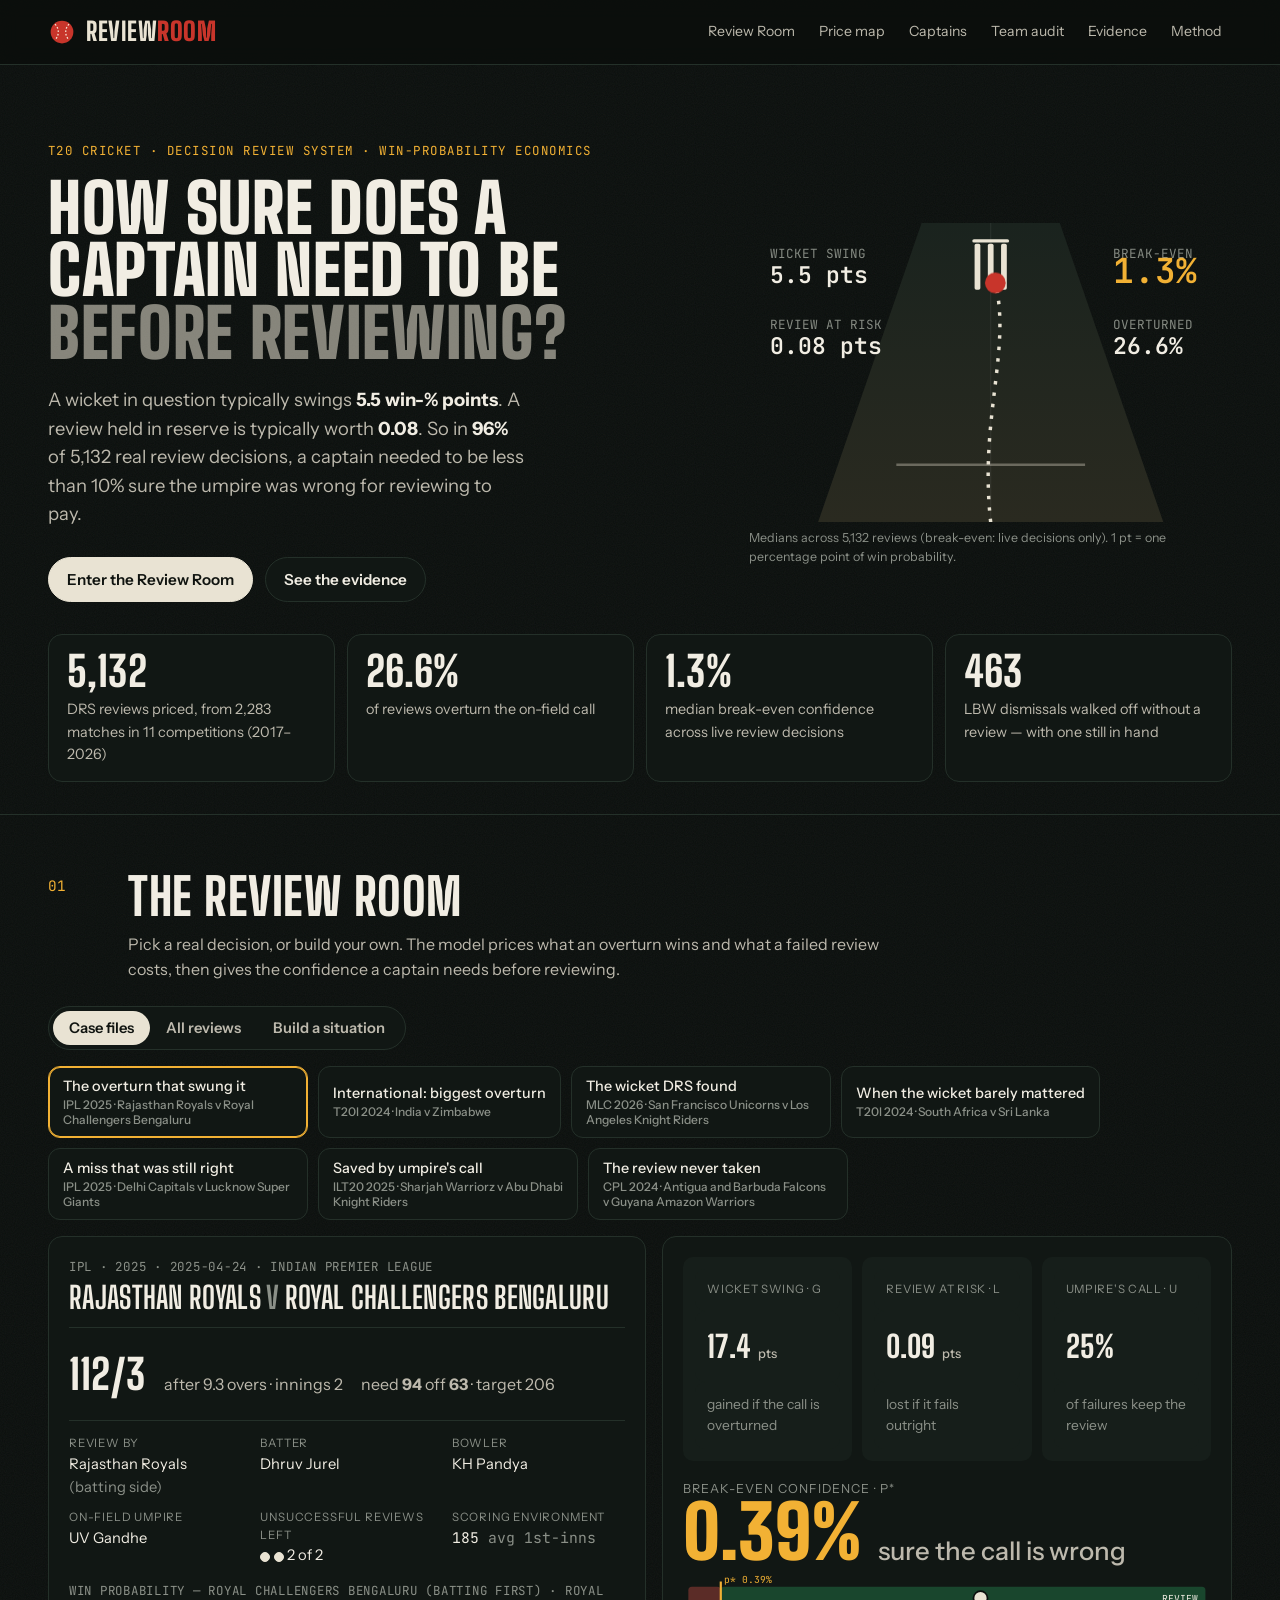
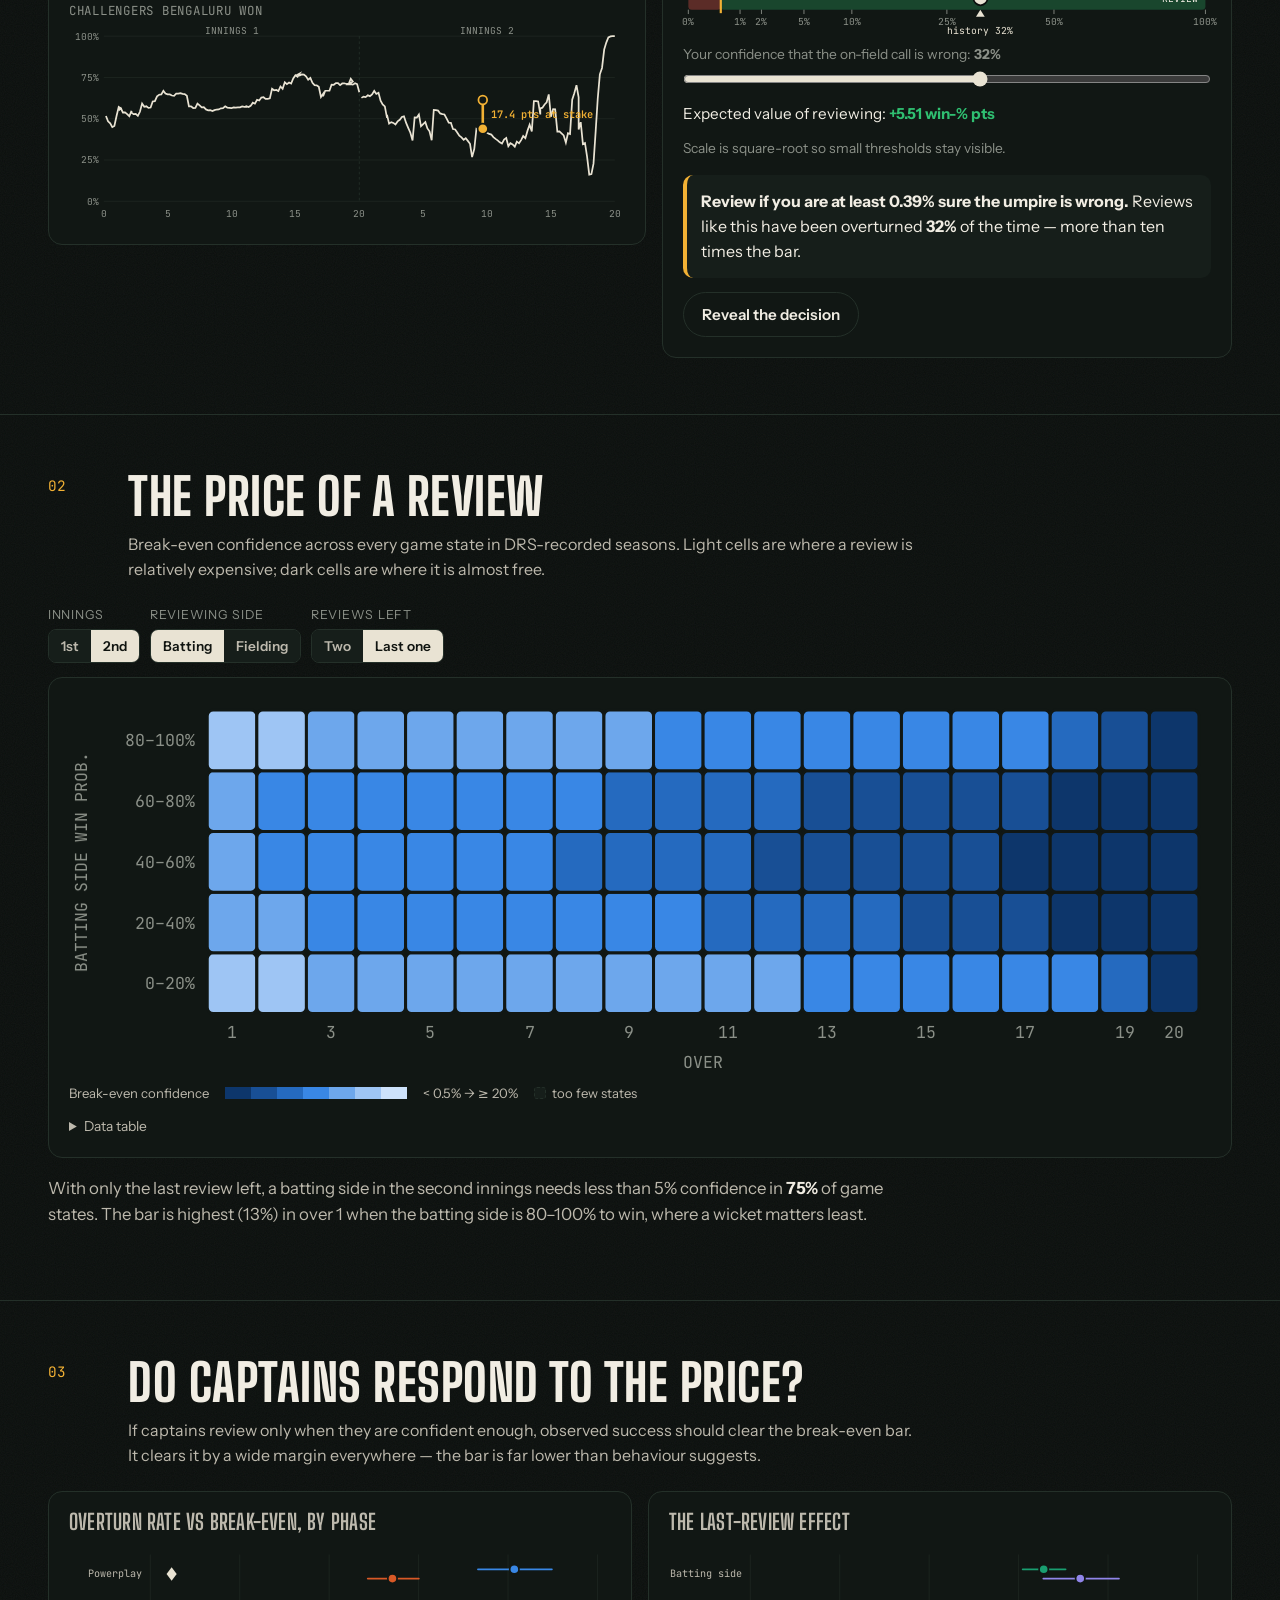
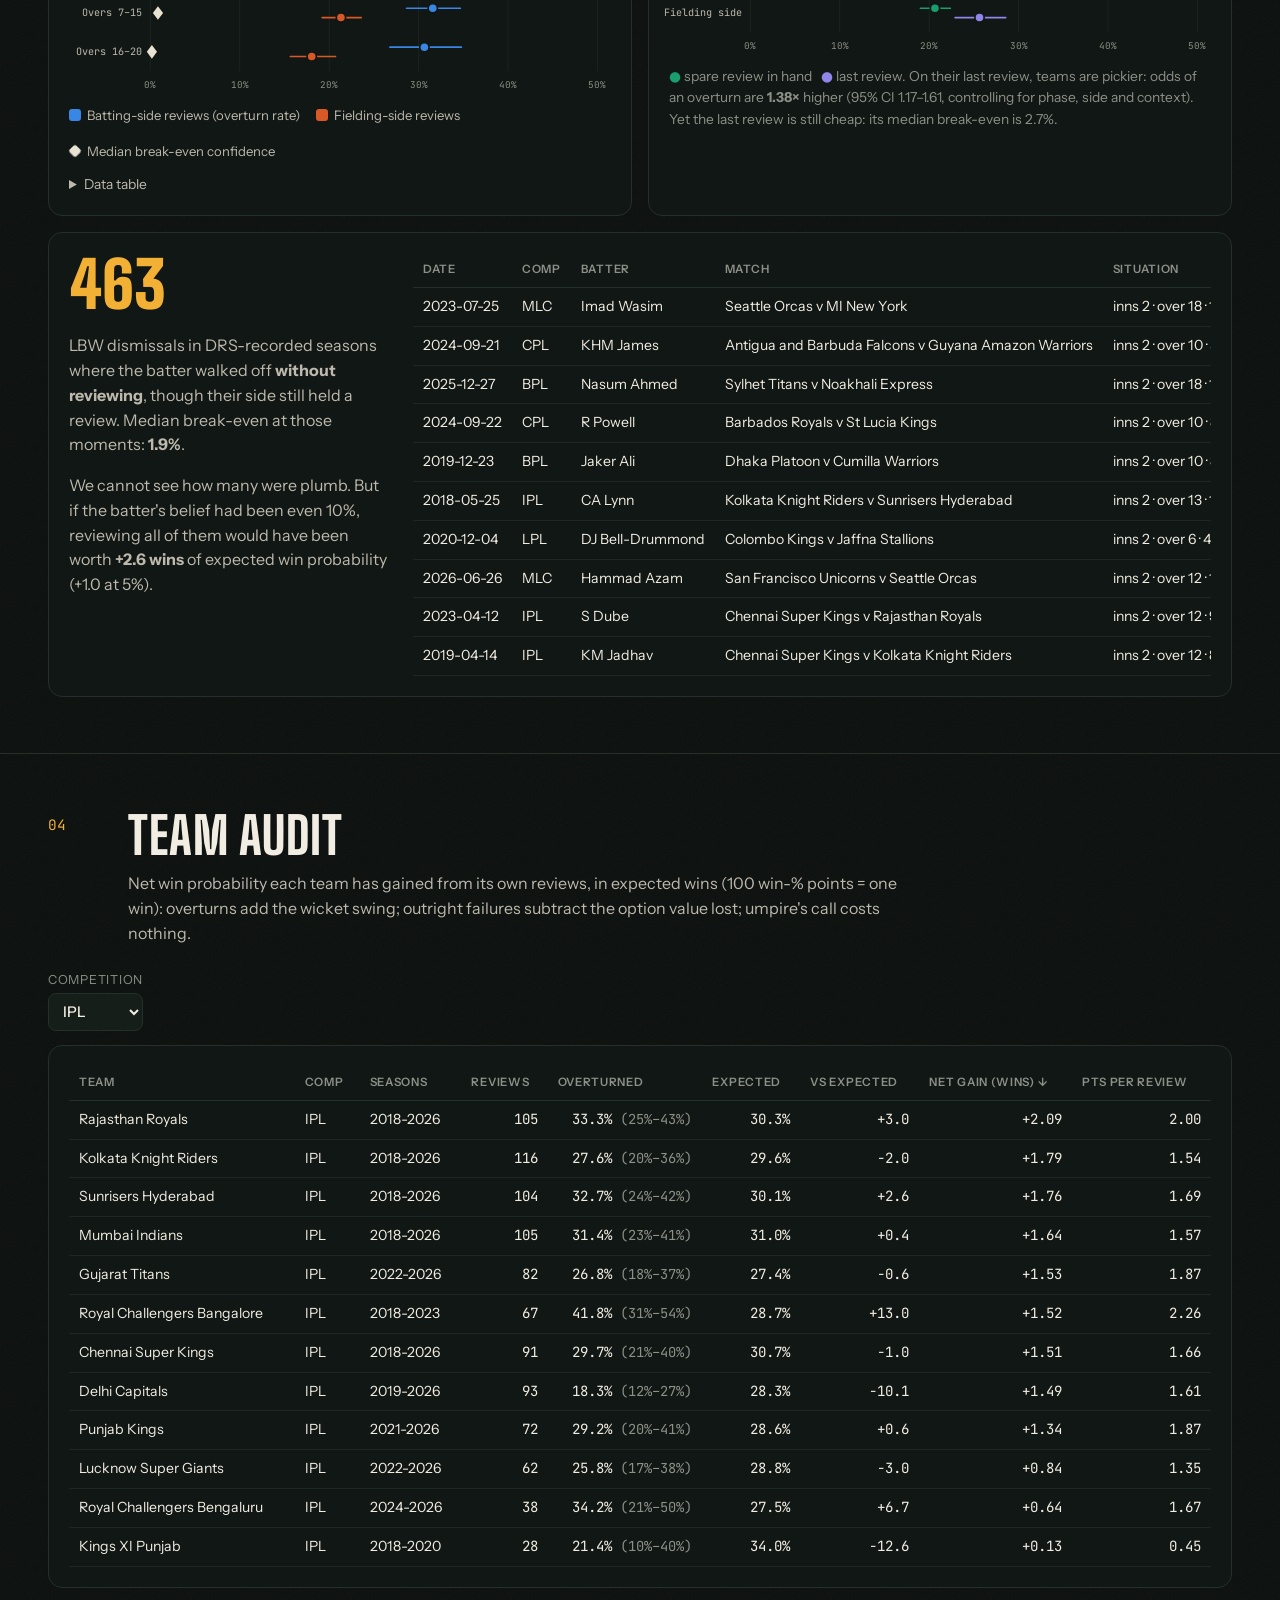
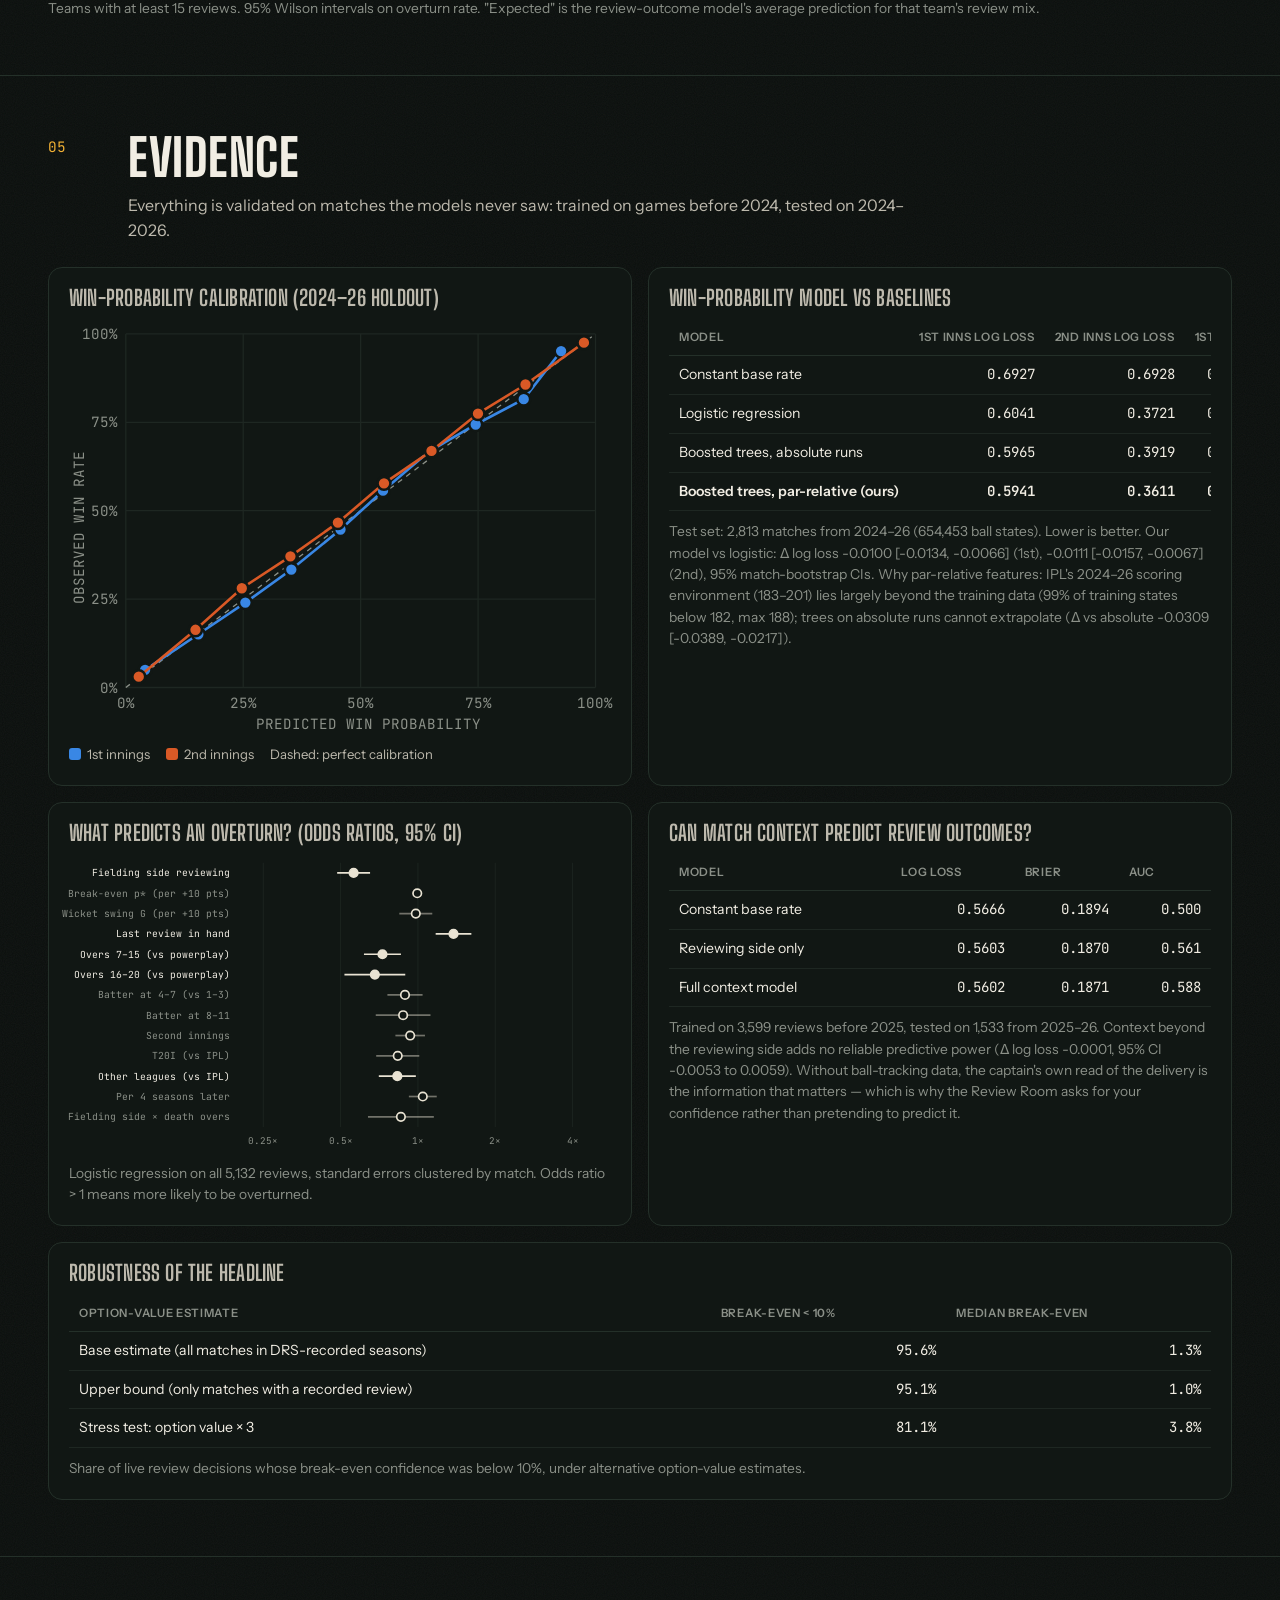
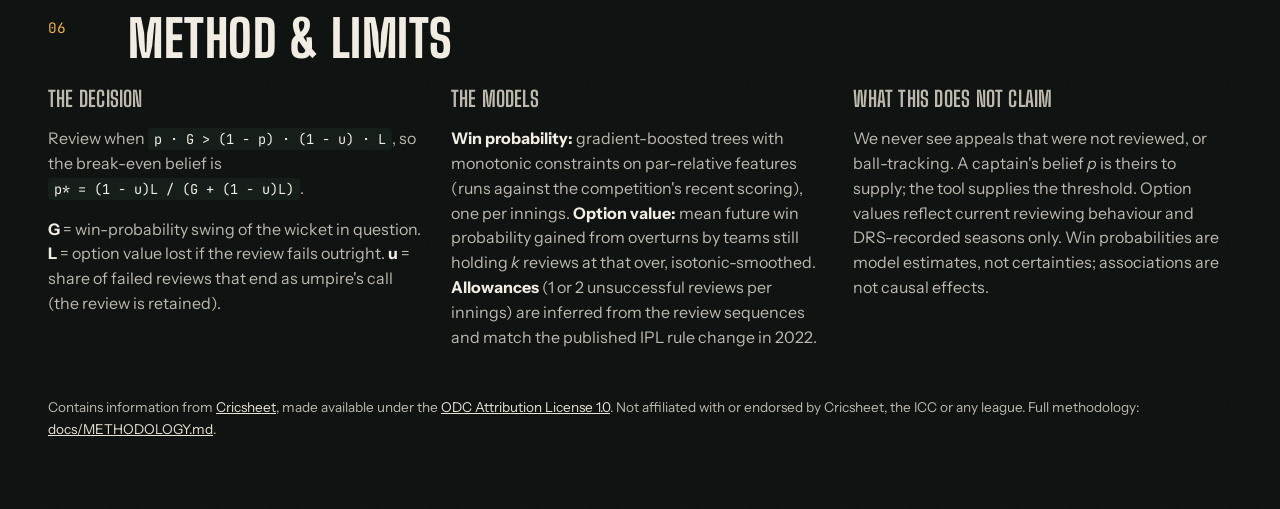
==== web/index.html @ 0a8fe394 "Web app: Review Room, price map, captain behaviour, team audit, evidence; JS engine with parity test" ====
<!doctype html>
<html lang="en">
<head>
<meta charset="utf-8">
<meta name="viewport" content="width=device-width, initial-scale=1">
<title>Review Room — the economics of DRS in T20 cricket</title>
<meta name="description" content="How sure does a T20 captain need to be before reviewing? A win-probability model of 5,132 DRS reviews from 11 men's T20 competitions.">
<link rel="preconnect" href="https://fonts.googleapis.com">
<link rel="preconnect" href="https://fonts.gstatic.com" crossorigin>
<link href="https://fonts.googleapis.com/css2?family=Big+Shoulders+Display:wght@600;700;800;900&family=Instrument+Sans:wght@400;500;600&family=JetBrains+Mono:wght@400;600&display=swap" rel="stylesheet">
<link rel="stylesheet" href="styles.css">
</head>
<body>
<a class="skip" href="#room">Skip to the Review Room</a>
<header class="top">
  <a class="brand" href="#top" aria-label="Review Room home">
    <svg viewBox="0 0 32 32" aria-hidden="true"><circle cx="16" cy="16" r="13" fill="var(--ball)"/><path d="M8 7c5 5 5 13 0 18M24 7c-5 5-5 13 0 18" stroke="#f6e7d8" stroke-width="1.4" fill="none" stroke-dasharray="2 2"/></svg>
    <span>Review<b>Room</b></span>
  </a>
  <nav aria-label="Sections">
    <a href="#room">Review Room</a><a href="#map">Price map</a><a href="#behaviour">Captains</a><a href="#audit">Team audit</a><a href="#evidence">Evidence</a><a href="#method">Method</a>
  </nav>
</header>

<main id="top">
  <section class="hero">
    <div class="hero-copy">
      <p class="kicker">T20 cricket · Decision Review System · win-probability economics</p>
      <h1>How sure does a captain need to be <em>before reviewing?</em></h1>
      <p class="lede" id="lede">Every review risks something small to win something big. We priced both sides of that bet, ball by ball, for every recorded review in men's T20 cricket.</p>
      <div class="cta"><a class="btn primary" href="#room">Enter the Review Room</a><a class="btn" href="#evidence">See the evidence</a></div>
    </div>
    <figure class="hero-viz" aria-label="Illustration: ball tracking towards the stumps, with the break-even confidence">
      <svg viewBox="0 0 420 300" role="img" aria-hidden="true">
        <defs>
          <linearGradient id="pitch" x1="0" x2="0" y1="0" y2="1"><stop offset="0" stop-color="#1a231e"/><stop offset="1" stop-color="#2a2a20"/></linearGradient>
        </defs>
        <polygon points="150,40 270,40 360,300 60,300" fill="url(#pitch)"/>
        <line x1="210" y1="40" x2="210" y2="300" stroke="#ffffff10"/>
        <line x1="128" y1="250" x2="292" y2="250" stroke="#e9e3d3" stroke-width="2" opacity=".35"/>
        <path id="track" d="M210 300 C 200 210, 228 150, 214 92" stroke="#e9e3d3" stroke-width="3" fill="none" stroke-dasharray="3 7" class="track"/>
        <g class="stumps"><rect x="196" y="58" width="5" height="40" rx="1.5"/><rect x="207.5" y="58" width="5" height="40" rx="1.5"/><rect x="219" y="58" width="5" height="40" rx="1.5"/><rect x="194" y="54" width="32" height="3" rx="1.5"/></g>
        <circle cx="214" cy="92" r="9" fill="var(--ball)" class="ballmark"/>
        <g class="hud" font-family="JetBrains Mono, monospace" font-size="11">
          <text x="18" y="70" fill="#858a82">WICKET SWING</text><text x="18" y="92" class="hudv" id="hud-g">—</text>
          <text x="18" y="132" fill="#858a82">REVIEW AT RISK</text><text x="18" y="154" class="hudv" id="hud-l">—</text>
          <text x="316" y="70" fill="#858a82">BREAK-EVEN</text><text x="316" y="92" class="hudv big" id="hud-p">—</text>
          <text x="316" y="132" fill="#858a82">OVERTURNED</text><text x="316" y="154" class="hudv" id="hud-o">—</text>
        </g>
      </svg>
      <figcaption>Medians across 5,132 reviews (break-even: live decisions only). 1 pt = one percentage point of win probability.</figcaption>
    </figure>
    <ul class="tiles" id="tiles" aria-label="Headline numbers"></ul>
  </section>

  <section id="room" class="sec">
    <header class="sec-head">
      <p class="num">01</p>
      <div><h2>The Review Room</h2><p>Pick a real decision, or build your own. The model prices what an overturn wins and what a failed review costs, then gives the confidence a captain needs before reviewing.</p></div>
    </header>
    <div class="modes" role="tablist" aria-label="Choose a situation">
      <button role="tab" aria-selected="true" data-mode="cases">Case files</button>
      <button role="tab" aria-selected="false" data-mode="browse">All reviews</button>
      <button role="tab" aria-selected="false" data-mode="custom">Build a situation</button>
    </div>
    <div class="mode-body" id="mode-cases"><div class="chips" id="chips"></div></div>
    <div class="mode-body" id="mode-browse" hidden>
      <div class="filters" id="browse-filters"></div>
      <div class="table-wrap"><table class="data" id="browse-table"></table></div>
      <p class="hint" id="browse-count"></p>
    </div>
    <form class="mode-body custom" id="mode-custom" hidden></form>

    <div class="room">
      <article class="card state" id="state" aria-live="polite"></article>
      <article class="card decide" id="decide" aria-live="polite"></article>
    </div>
  </section>

  <section id="map" class="sec">
    <header class="sec-head">
      <p class="num">02</p>
      <div><h2>The price of a review</h2><p>Break-even confidence across every game state in DRS-recorded seasons. Light cells are where a review is relatively expensive; dark cells are where it is almost free.</p></div>
    </header>
    <div class="filters" id="map-filters"></div>
    <div class="card chart-card"><div id="heatmap" class="chart"></div><div id="heat-legend" class="legend"></div>
      <details><summary>Data table</summary><div class="table-wrap" id="heat-table"></div></details></div>
    <p class="takeaway" id="map-takeaway"></p>
  </section>

  <section id="behaviour" class="sec">
    <header class="sec-head">
      <p class="num">03</p>
      <div><h2>Do captains respond to the price?</h2><p>If captains review only when they are confident enough, observed success should clear the break-even bar. It clears it by a wide margin everywhere — the bar is far lower than behaviour suggests.</p></div>
    </header>
    <div class="grid2">
      <div class="card chart-card"><h3>Overturn rate vs break-even, by phase</h3><div id="phase-chart" class="chart"></div><div class="legend" id="phase-legend"></div>
        <details><summary>Data table</summary><div class="table-wrap" id="phase-table"></div></details></div>
      <div class="card chart-card"><h3>The last-review effect</h3><div id="last-chart" class="chart"></div><p class="note" id="last-note"></p></div>
    </div>
    <div class="card lbw">
      <div class="lbw-stat" id="lbw-stat"></div>
      <div class="table-wrap"><table class="data" id="lbw-table"></table></div>
    </div>
  </section>

  <section id="audit" class="sec">
    <header class="sec-head">
      <p class="num">04</p>
      <div><h2>Team audit</h2><p>Net win probability each team has gained from its own reviews, in expected wins (100 win-% points = one win): overturns add the wicket swing; outright failures subtract the option value lost; umpire's call costs nothing.</p></div>
    </header>
    <div class="filters" id="audit-filters"></div>
    <div class="table-wrap card"><table class="data" id="audit-table"></table></div>
    <p class="hint">Teams with at least 15 reviews. 95% Wilson intervals on overturn rate. "Expected" is the review-outcome model's average prediction for that team's review mix.</p>
  </section>

  <section id="evidence" class="sec">
    <header class="sec-head">
      <p class="num">05</p>
      <div><h2>Evidence</h2><p>Everything is validated on matches the models never saw: trained on games before 2024, tested on 2024–2026.</p></div>
    </header>
    <div class="grid2">
      <div class="card chart-card"><h3>Win-probability calibration (2024–26 holdout)</h3><div id="calib-chart" class="chart"></div><div class="legend" id="calib-legend"></div></div>
      <div class="card"><h3>Win-probability model vs baselines</h3><div class="table-wrap" id="wp-table"></div><p class="note" id="wp-note"></p></div>
    </div>
    <div class="grid2">
      <div class="card chart-card"><h3>What predicts an overturn? (odds ratios, 95% CI)</h3><div id="forest" class="chart"></div><p class="note">Logistic regression on all 5,132 reviews, standard errors clustered by match. Odds ratio &gt; 1 means more likely to be overturned.</p></div>
      <div class="card"><h3>Can match context predict review outcomes?</h3><div class="table-wrap" id="rev-table"></div><p class="note" id="rev-note"></p></div>
    </div>
    <div class="card"><h3>Robustness of the headline</h3><div class="table-wrap" id="sens-table"></div><p class="note">Share of live review decisions whose break-even confidence was below 10%, under alternative option-value estimates.</p></div>
  </section>

  <section id="method" class="sec method">
    <header class="sec-head">
      <p class="num">06</p>
      <div><h2>Method &amp; limits</h2></div>
    </header>
    <div class="grid3">
      <div><h3>The decision</h3>
        <p>Review when <span class="eq">p · G &gt; (1 − p) · (1 − u) · L</span>, so the break-even belief is <span class="eq">p* = (1 − u)L / (G + (1 − u)L)</span>.</p>
        <p><b>G</b> = win-probability swing of the wicket in question. <b>L</b> = option value lost if the review fails outright. <b>u</b> = share of failed reviews that end as umpire's call (the review is retained).</p></div>
      <div><h3>The models</h3>
        <p><b>Win probability:</b> gradient-boosted trees with monotonic constraints on par-relative features (runs against the competition's recent scoring), one per innings. <b>Option value:</b> mean future win probability gained from overturns by teams still holding <i>k</i> reviews at that over, isotonic-smoothed. <b>Allowances</b> (1 or 2 unsuccessful reviews per innings) are inferred from the review sequences and match the published IPL rule change in 2022.</p></div>
      <div><h3>What this does not claim</h3>
        <p>We never see appeals that were not reviewed, or ball-tracking. A captain's belief <i>p</i> is theirs to supply; the tool supplies the threshold. Option values reflect current reviewing behaviour and DRS-recorded seasons only. Win probabilities are model estimates, not certainties; associations are not causal effects.</p></div>
    </div>
    <p class="attr">Contains information from <a href="https://cricsheet.org/">Cricsheet</a>, made available under the <a href="https://opendatacommons.org/licenses/by/1-0/">ODC Attribution License 1.0</a>. Not affiliated with or endorsed by Cricsheet, the ICC or any league. Full methodology: <a href="https://github.com/ayushgade06/review-room/blob/main/docs/METHODOLOGY.md">docs/METHODOLOGY.md</a>.</p>
  </section>
</main>
<div class="tip" id="tip" role="tooltip" hidden></div>
<noscript><p class="noscript">Review Room needs JavaScript to run its model in your browser.</p></noscript>
<script type="module" src="app.js"></script>
</body>
</html>
---- web/styles.css ----
:root {
  color-scheme: dark;
  --bg: #0a0e0c; --panel: #111714; --panel2: #161e1a; --line: #243029; --grid: #1e2722;
  --ink: #f1ede3; --ink2: #bdb9ad; --muted: #8b9088;
  --chalk: #e9e3d3; --ball: #c8352b;
  --out: #e5534b; --notout: #2fbf71; --uc: #f2b134;
  --bat: #3987e5; --bowl: #d95926;
  --seq0: #0d366b; --seq1: #184f95; --seq2: #256abf; --seq3: #3987e5; --seq4: #6da7ec; --seq5: #9ec5f4; --seq6: #cde2fb;
  --display: "Big Shoulders Display", "Arial Narrow", sans-serif;
  --sans: "Instrument Sans", "Segoe UI", system-ui, sans-serif;
  --mono: "JetBrains Mono", ui-monospace, Consolas, monospace;
  --r: 14px;
}
* { box-sizing: border-box; }
[hidden] { display: none !important; }
.hero > *, .room > *, .grid2 > *, .grid3 > *, .lbw > * { min-width: 0; }
html { scroll-behavior: smooth; scroll-padding-top: 72px; }
body {
  margin: 0; background: var(--bg); color: var(--ink); font: 16px/1.55 var(--sans);
  background-image:
    radial-gradient(1200px 600px at 85% -10%, #1b2a22 0%, transparent 60%),
    url("data:image/svg+xml;utf8,<svg xmlns='http://www.w3.org/2000/svg' width='160' height='160'><filter id='n'><feTurbulence type='fractalNoise' baseFrequency='.9' numOctaves='2' stitchTiles='stitch'/></filter><rect width='100%' height='100%' filter='url(%23n)' opacity='.05'/></svg>");
  -webkit-font-smoothing: antialiased;
}
a { color: var(--chalk); }
:focus-visible { outline: 2px solid var(--uc); outline-offset: 2px; border-radius: 4px; }
.skip { position: absolute; left: -999px; } .skip:focus { left: 16px; top: 12px; z-index: 50; background: var(--panel); padding: 8px 12px; }
h1, h2, h3 { font-family: var(--display); letter-spacing: .01em; margin: 0; line-height: 1; }
h3 { font-size: 1.35rem; font-weight: 700; text-transform: uppercase; color: var(--ink2); margin-bottom: 12px; }
.num, .mono, td.n, .eq { font-family: var(--mono); font-variant-numeric: tabular-nums; }

/* header */
.top { position: sticky; top: 0; z-index: 20; display: flex; gap: 24px; align-items: center; justify-content: space-between;
  padding: 12px clamp(16px, 4vw, 48px); background: #0a0e0ccc; backdrop-filter: blur(10px); border-bottom: 1px solid var(--line); }
.brand { display: flex; gap: 10px; align-items: center; text-decoration: none; font-family: var(--display); font-size: 1.6rem; font-weight: 800; text-transform: uppercase; letter-spacing: .02em; }
.brand svg { width: 28px; height: 28px; } .brand b { color: var(--ball); font-weight: 900; }
nav { display: flex; gap: 4px; flex-wrap: wrap; }
nav a { text-decoration: none; color: var(--ink2); font-size: .88rem; padding: 6px 10px; border-radius: 999px; }
nav a:hover { color: var(--ink); background: var(--panel2); }

/* hero */
.hero { display: grid; grid-template-columns: 1.35fr 1fr; gap: 24px 48px; padding: clamp(32px, 6vw, 80px) clamp(16px, 4vw, 48px) 32px; max-width: 1320px; margin: 0 auto; align-items: center; }
.kicker { font-family: var(--mono); font-size: .78rem; text-transform: uppercase; letter-spacing: .12em; color: var(--uc); margin: 0 0 16px; }
.hero h1 { font-size: clamp(2.6rem, 5.3vw, 4.8rem); font-weight: 900; text-transform: uppercase; line-height: .92; }
.hero h1 em { font-style: normal; color: var(--chalk); -webkit-text-stroke: 0; display: block; opacity: .55; }
.lede { font-size: 1.15rem; color: var(--ink2); max-width: 40ch; margin: 22px 0 28px; }
.lede strong { color: var(--ink); }
.cta { display: flex; gap: 12px; flex-wrap: wrap; }
.btn { display: inline-block; padding: 12px 18px; border-radius: 999px; border: 1px solid var(--line); text-decoration: none; font-weight: 600; color: var(--ink); background: var(--panel); cursor: pointer; font: 600 .95rem var(--sans); }
.btn:hover { border-color: var(--chalk); }
.btn.primary { background: var(--chalk); color: #101410; border-color: var(--chalk); }
.hero-viz { margin: 0; }
.hero-viz svg { width: 100%; height: auto; display: block; }
.hero-viz figcaption { font-size: .78rem; color: var(--muted); margin-top: 6px; }
.stumps rect { fill: var(--chalk); }
.hudv { fill: var(--ink); font-size: 20px; font-weight: 600; } .hudv.big { fill: var(--uc); font-size: 30px; }
.track { stroke-dashoffset: 300; animation: draw 2.2s ease-out forwards; }
.ballmark { animation: pop .5s 1.9s both; transform-origin: 214px 92px; }
@keyframes draw { to { stroke-dashoffset: 0; } }
@keyframes pop { from { transform: scale(0); } to { transform: scale(1); } }
.tiles { grid-column: 1 / -1; list-style: none; padding: 0; margin: 8px 0 0; display: grid; grid-template-columns: repeat(4, 1fr); gap: 12px; }
.tiles li { background: var(--panel); border: 1px solid var(--line); border-radius: var(--r); padding: 16px 18px; opacity: 0; animation: rise .6s forwards; }
.tiles li:nth-child(2) { animation-delay: .08s; } .tiles li:nth-child(3) { animation-delay: .16s; } .tiles li:nth-child(4) { animation-delay: .24s; }
.tiles .v { font-family: var(--display); font-size: 2.6rem; font-weight: 800; line-height: 1; }
.tiles .k { color: var(--ink2); font-size: .9rem; margin-top: 6px; }
@keyframes rise { from { opacity: 0; transform: translateY(8px); } to { opacity: 1; transform: none; } }

/* sections */
.sec { max-width: 1320px; margin: 0 auto; padding: 56px clamp(16px, 4vw, 48px); border-top: 1px solid var(--line); }
.sec-head { display: grid; grid-template-columns: 64px 1fr; gap: 16px; margin-bottom: 24px; }
.sec-head .num { margin: 4px 0 0; color: var(--uc); font-size: .9rem; }
.sec-head h2 { font-size: clamp(2.2rem, 4vw, 3.2rem); font-weight: 800; text-transform: uppercase; }
.sec-head p { color: var(--ink2); max-width: 72ch; margin: 10px 0 0; }
.card { background: var(--panel); border: 1px solid var(--line); border-radius: var(--r); padding: 20px; }
.grid2 { display: grid; grid-template-columns: minmax(0, 1fr) minmax(0, 1fr); gap: 16px; margin-bottom: 16px; }
.grid3 { display: grid; grid-template-columns: repeat(3, 1fr); gap: 24px; }
.note, .hint { color: var(--muted); font-size: .86rem; margin: 10px 0 0; }
.takeaway { font-size: 1.05rem; color: var(--ink2); max-width: 80ch; } .takeaway b { color: var(--ink); }

/* modes and filters */
.modes { display: inline-flex; background: var(--panel); border: 1px solid var(--line); border-radius: 999px; padding: 4px; margin-bottom: 16px; flex-wrap: wrap; }
.modes button { border: 0; background: none; color: var(--ink2); font: 600 .92rem var(--sans); padding: 8px 16px; border-radius: 999px; cursor: pointer; }
.modes button[aria-selected="true"] { background: var(--chalk); color: #101410; }
.chips { display: flex; gap: 10px; flex-wrap: wrap; margin-bottom: 16px; }
.chip { text-align: left; border: 1px solid var(--line); background: var(--panel); color: var(--ink); border-radius: 12px; padding: 10px 14px; cursor: pointer; font: 500 .9rem var(--sans); max-width: 260px; }
.chip small { display: block; color: var(--muted); font-size: .75rem; margin-top: 2px; }
.chip[aria-pressed="true"] { border-color: var(--uc); box-shadow: inset 0 0 0 1px var(--uc); }
.filters { display: flex; gap: 10px; flex-wrap: wrap; align-items: end; margin-bottom: 14px; }
.filters label, .custom label { display: grid; gap: 4px; font-size: .78rem; color: var(--muted); text-transform: uppercase; letter-spacing: .06em; }
select, input[type="number"], input[type="search"] { background: var(--panel2); color: var(--ink); border: 1px solid var(--line); border-radius: 8px; padding: 8px 10px; font: 500 .92rem var(--sans); min-width: 0; }
.seg { display: inline-flex; border: 1px solid var(--line); border-radius: 8px; overflow: hidden; }
.seg button { background: var(--panel2); color: var(--ink2); border: 0; padding: 8px 12px; font: 600 .85rem var(--sans); cursor: pointer; }
.seg button[aria-pressed="true"] { background: var(--chalk); color: #101410; }
.custom { display: grid; grid-template-columns: repeat(auto-fit, minmax(140px, 1fr)); gap: 12px; margin-bottom: 16px; background: var(--panel); border: 1px solid var(--line); border-radius: var(--r); padding: 16px; }

/* room */
.room { display: grid; grid-template-columns: minmax(0, 1.05fr) minmax(0, 1fr); gap: 16px; align-items: start; }
.state .meta { font-family: var(--mono); font-size: .78rem; color: var(--muted); text-transform: uppercase; letter-spacing: .06em; }
.state h3.title { font-size: 1.9rem; color: var(--ink); margin: 6px 0 14px; text-transform: uppercase; }
.score { display: flex; gap: 18px; flex-wrap: wrap; align-items: baseline; padding: 14px 0; border-top: 1px solid var(--line); border-bottom: 1px solid var(--line); }
.score .big { font-family: var(--display); font-size: 2.6rem; font-weight: 800; }
.score .sub { color: var(--ink2); }
.facts { display: grid; grid-template-columns: repeat(auto-fit, minmax(150px, 1fr)); gap: 10px 18px; margin: 14px 0; font-size: .92rem; }
.facts dt { color: var(--muted); font-size: .72rem; text-transform: uppercase; letter-spacing: .07em; }
.facts dd { margin: 0; }
.dots { display: inline-flex; gap: 4px; vertical-align: middle; } .dots i { width: 10px; height: 10px; border-radius: 50%; border: 1.5px solid var(--chalk); } .dots i.on { background: var(--chalk); }

.eqrow { display: grid; grid-template-columns: repeat(3, 1fr); gap: 10px; }
.eqrow div { background: var(--panel2); border-radius: 10px; padding: 12px; }
.eqrow .lab { font-size: .72rem; color: var(--muted); text-transform: uppercase; letter-spacing: .06em; }
.eqrow .val { font-family: var(--display); font-size: 1.9rem; font-weight: 800; }
.eqrow .val small { font-family: var(--sans); font-size: .8rem; color: var(--ink2); font-weight: 500; }
.threshold { margin: 18px 0 6px; }
.threshold .lab { font-size: .78rem; color: var(--muted); text-transform: uppercase; letter-spacing: .08em; }
.threshold .p { font-family: var(--display); font-weight: 900; font-size: clamp(3rem, 7vw, 4.6rem); line-height: .95; color: var(--uc); }
.threshold .p small { font-size: .35em; color: var(--ink2); font-family: var(--sans); font-weight: 500; }
.belief { margin-top: 10px; }
.belief svg { width: 100%; height: auto; display: block; overflow: visible; }
.belief input[type="range"] { width: 100%; accent-color: var(--chalk); margin: 6px 0 0; }
.ev { display: flex; justify-content: space-between; gap: 12px; flex-wrap: wrap; margin-top: 8px; font-size: .95rem; }
.ev .pos { color: var(--notout); } .ev .neg { color: var(--out); }
.verdict { margin-top: 16px; padding: 14px; border-radius: 10px; background: var(--panel2); border-left: 4px solid var(--uc); }
.verdict p { margin: 0; }
.reveal { margin-top: 14px; display: flex; gap: 14px; align-items: center; flex-wrap: wrap; }
.stamp { font-family: var(--display); font-weight: 900; font-size: 2.2rem; letter-spacing: .04em; text-transform: uppercase; padding: 4px 16px; border: 3px solid currentColor; border-radius: 8px; animation: stamp .35s ease-out; }
.stamp.out { color: var(--out); } .stamp.notout { color: var(--notout); } .stamp.uc { color: var(--uc); } .stamp.none { color: var(--muted); }
@keyframes stamp { from { transform: scale(1.4) rotate(-4deg); opacity: 0; } to { transform: none; opacity: 1; } }

/* charts */
.chart { width: 100%; position: relative; }
.chart svg { width: 100%; height: auto; display: block; overflow: visible; }
.axis text, .lbl { fill: var(--muted); font: 11px var(--mono); }
.halo { paint-order: stroke; stroke: var(--panel); stroke-width: 5px; stroke-linejoin: round; }
.axis line, .axis path { stroke: var(--line); }
.gridl { stroke: var(--grid); }
.legend { display: flex; gap: 16px; flex-wrap: wrap; font-size: .82rem; color: var(--ink2); margin-top: 10px; align-items: center; }
.legend i { display: inline-block; width: 12px; height: 12px; border-radius: 3px; margin-right: 6px; vertical-align: -1px; }
.legend .ramp i { margin-right: 0; border-radius: 0; width: 26px; }
.cell { stroke: var(--panel); stroke-width: 2; }
.cell:hover, .cell:focus { stroke: var(--chalk); }
details { margin-top: 12px; } summary { cursor: pointer; color: var(--ink2); font-size: .86rem; }

/* tables */
.table-wrap { overflow-x: auto; }
table.data { width: 100%; border-collapse: collapse; font-size: .88rem; }
table.data th { text-align: left; font-weight: 600; color: var(--muted); font-size: .72rem; text-transform: uppercase; letter-spacing: .06em; padding: 8px 10px; border-bottom: 1px solid var(--line); white-space: nowrap; }
table.data th[data-sort] { cursor: pointer; } table.data th[data-sort]:hover { color: var(--ink); }
table.data td { padding: 8px 10px; border-bottom: 1px solid var(--grid); white-space: nowrap; }
table.data tr.click { cursor: pointer; } table.data tr.click:hover td { background: var(--panel2); }
td.n { text-align: right; } th.n { text-align: right; }
.tag { font: 600 .72rem var(--mono); padding: 2px 6px; border-radius: 4px; text-transform: uppercase; }
.tag.out { color: var(--out); border: 1px solid var(--out); } .tag.notout { color: var(--notout); border: 1px solid var(--notout); } .tag.uc { color: var(--uc); border: 1px solid var(--uc); }
.best td { color: var(--ink); } tr.ours td { color: var(--ink); font-weight: 600; }
.lbw { display: grid; grid-template-columns: 320px minmax(0, 1fr); gap: 24px; align-items: start; }
.lbw-stat .v { font-family: var(--display); font-size: 4rem; font-weight: 900; line-height: 1; color: var(--uc); }
.lbw-stat p { color: var(--ink2); }

.method p { color: var(--ink2); } .method b { color: var(--ink); }
.eq { background: var(--panel2); padding: 2px 6px; border-radius: 4px; color: var(--ink); font-size: .85rem; white-space: nowrap; }
.attr { margin-top: 32px; font-size: .85rem; color: var(--muted); }
.tip { position: fixed; z-index: 40; pointer-events: none; background: #0b0f0dee; border: 1px solid var(--line); border-radius: 8px; padding: 8px 10px; font-size: .82rem; max-width: 280px; box-shadow: 0 8px 24px #0008; }
.tip b { color: var(--ink); }
.noscript { padding: 24px; }

@media (max-width: 980px) {
  .hero, .room, .grid2, .grid3, .lbw { grid-template-columns: minmax(0, 1fr); }
  .tiles { grid-template-columns: repeat(2, 1fr); }
  nav { display: none; }
}
@media (max-width: 560px) {
  .sec-head { grid-template-columns: 1fr; gap: 4px; }
  .eqrow { grid-template-columns: 1fr; }
  .tiles .v { font-size: 2rem; }
}
@media (prefers-reduced-motion: reduce) {
  *, *::before, *::after { animation: none !important; transition: none !important; }
  .tiles li { opacity: 1; } .track { stroke-dashoffset: 0; }
}
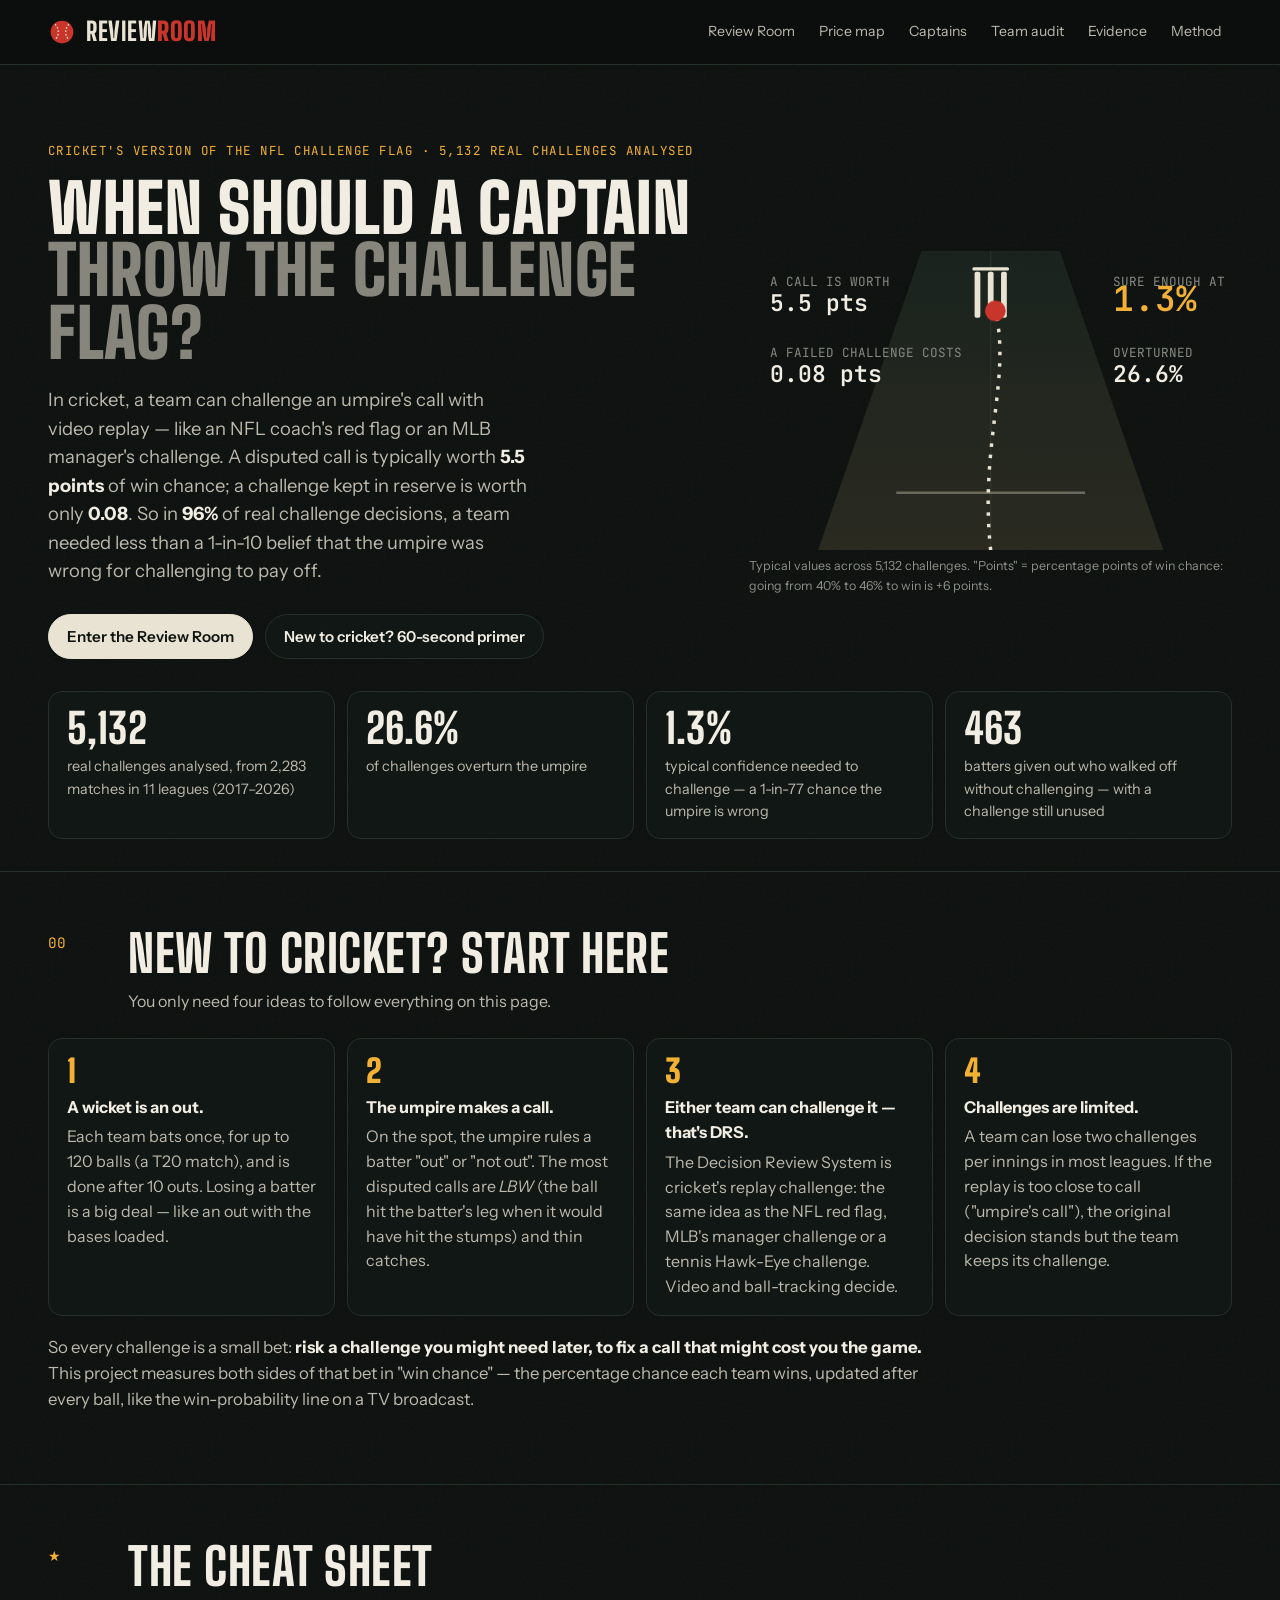
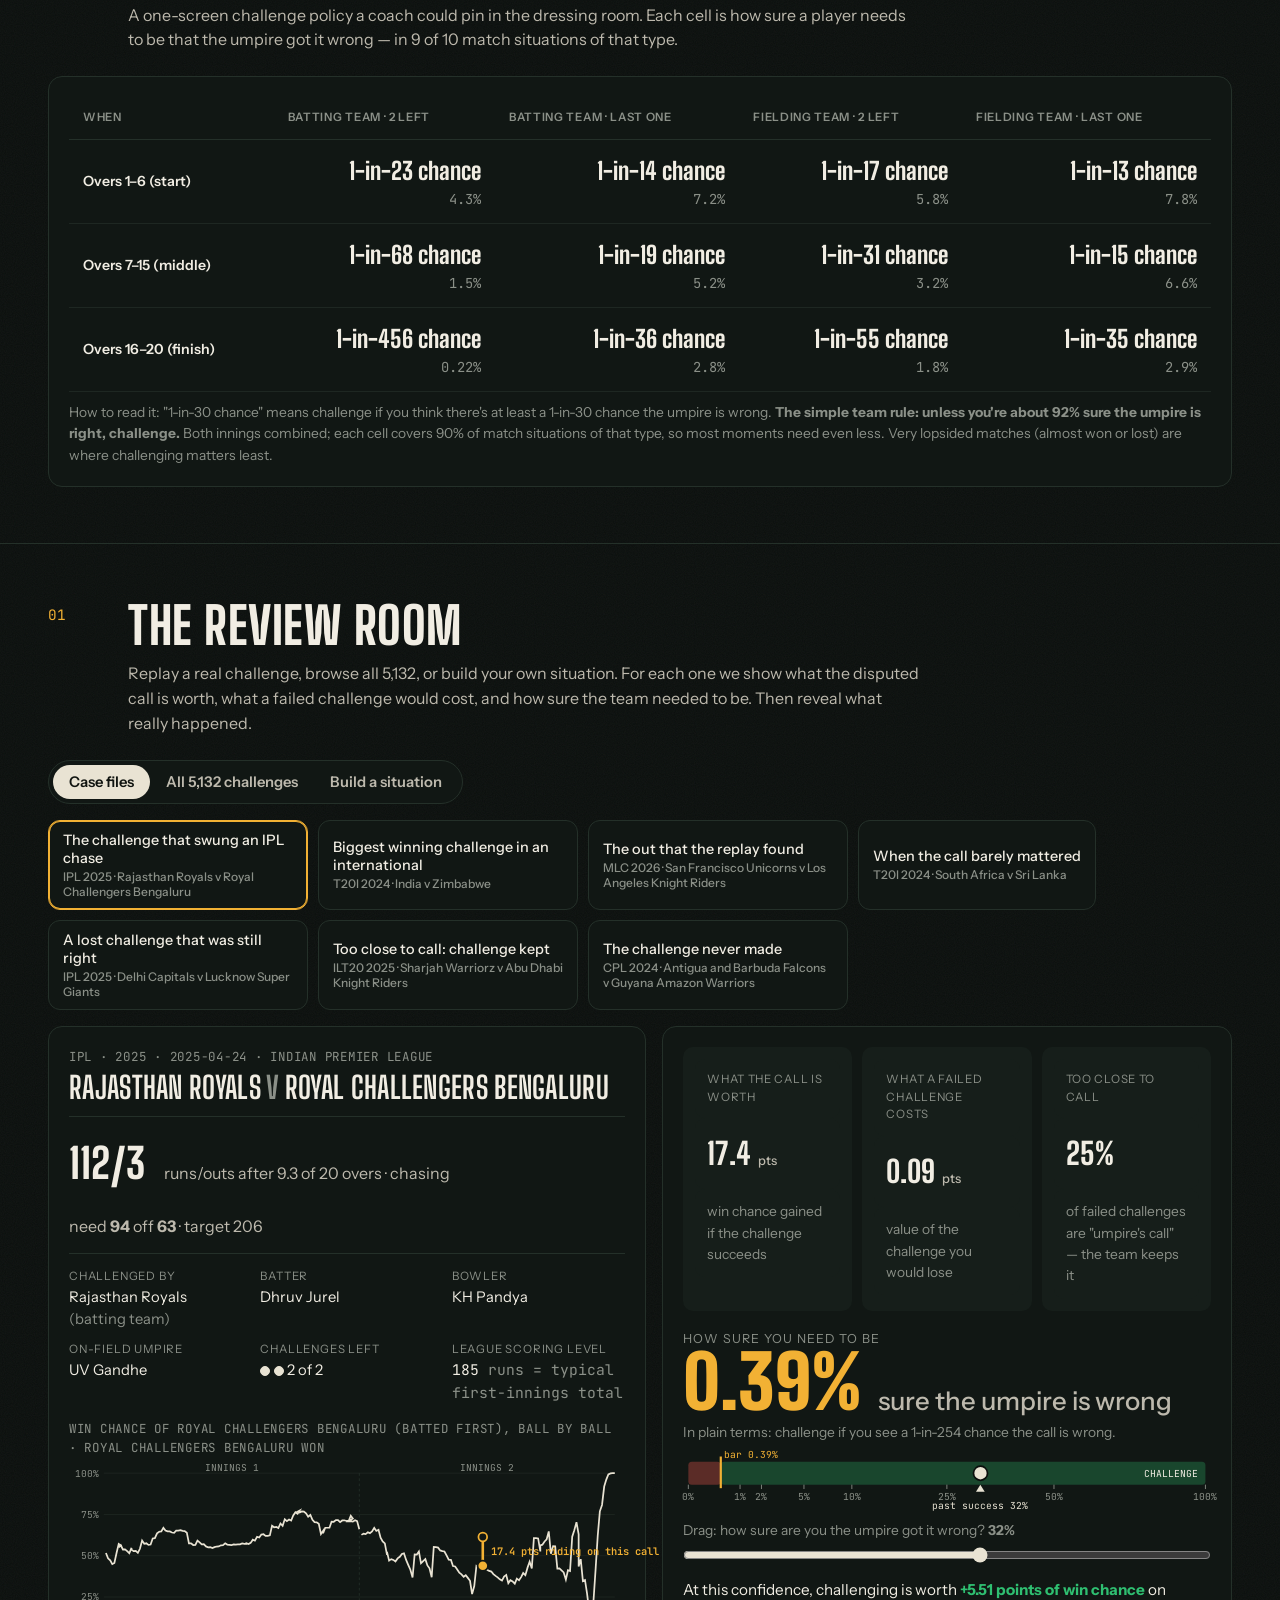
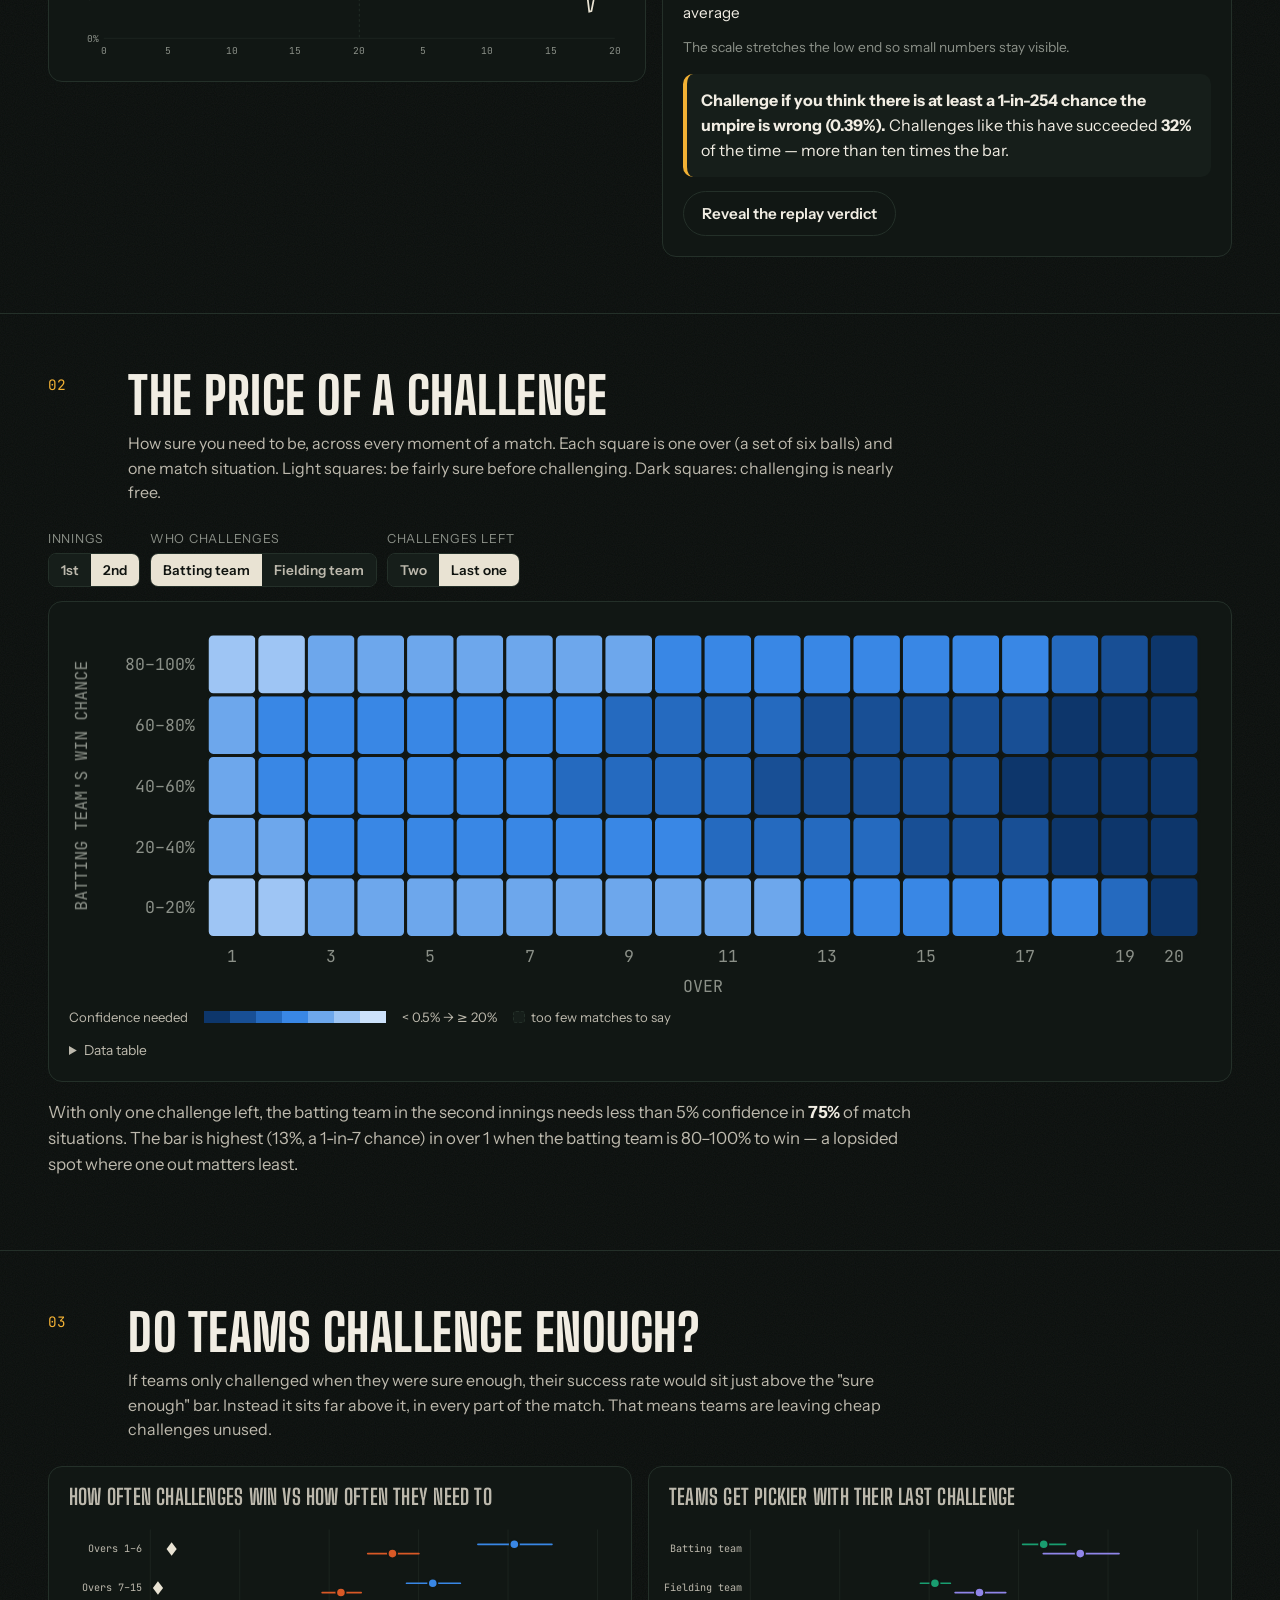
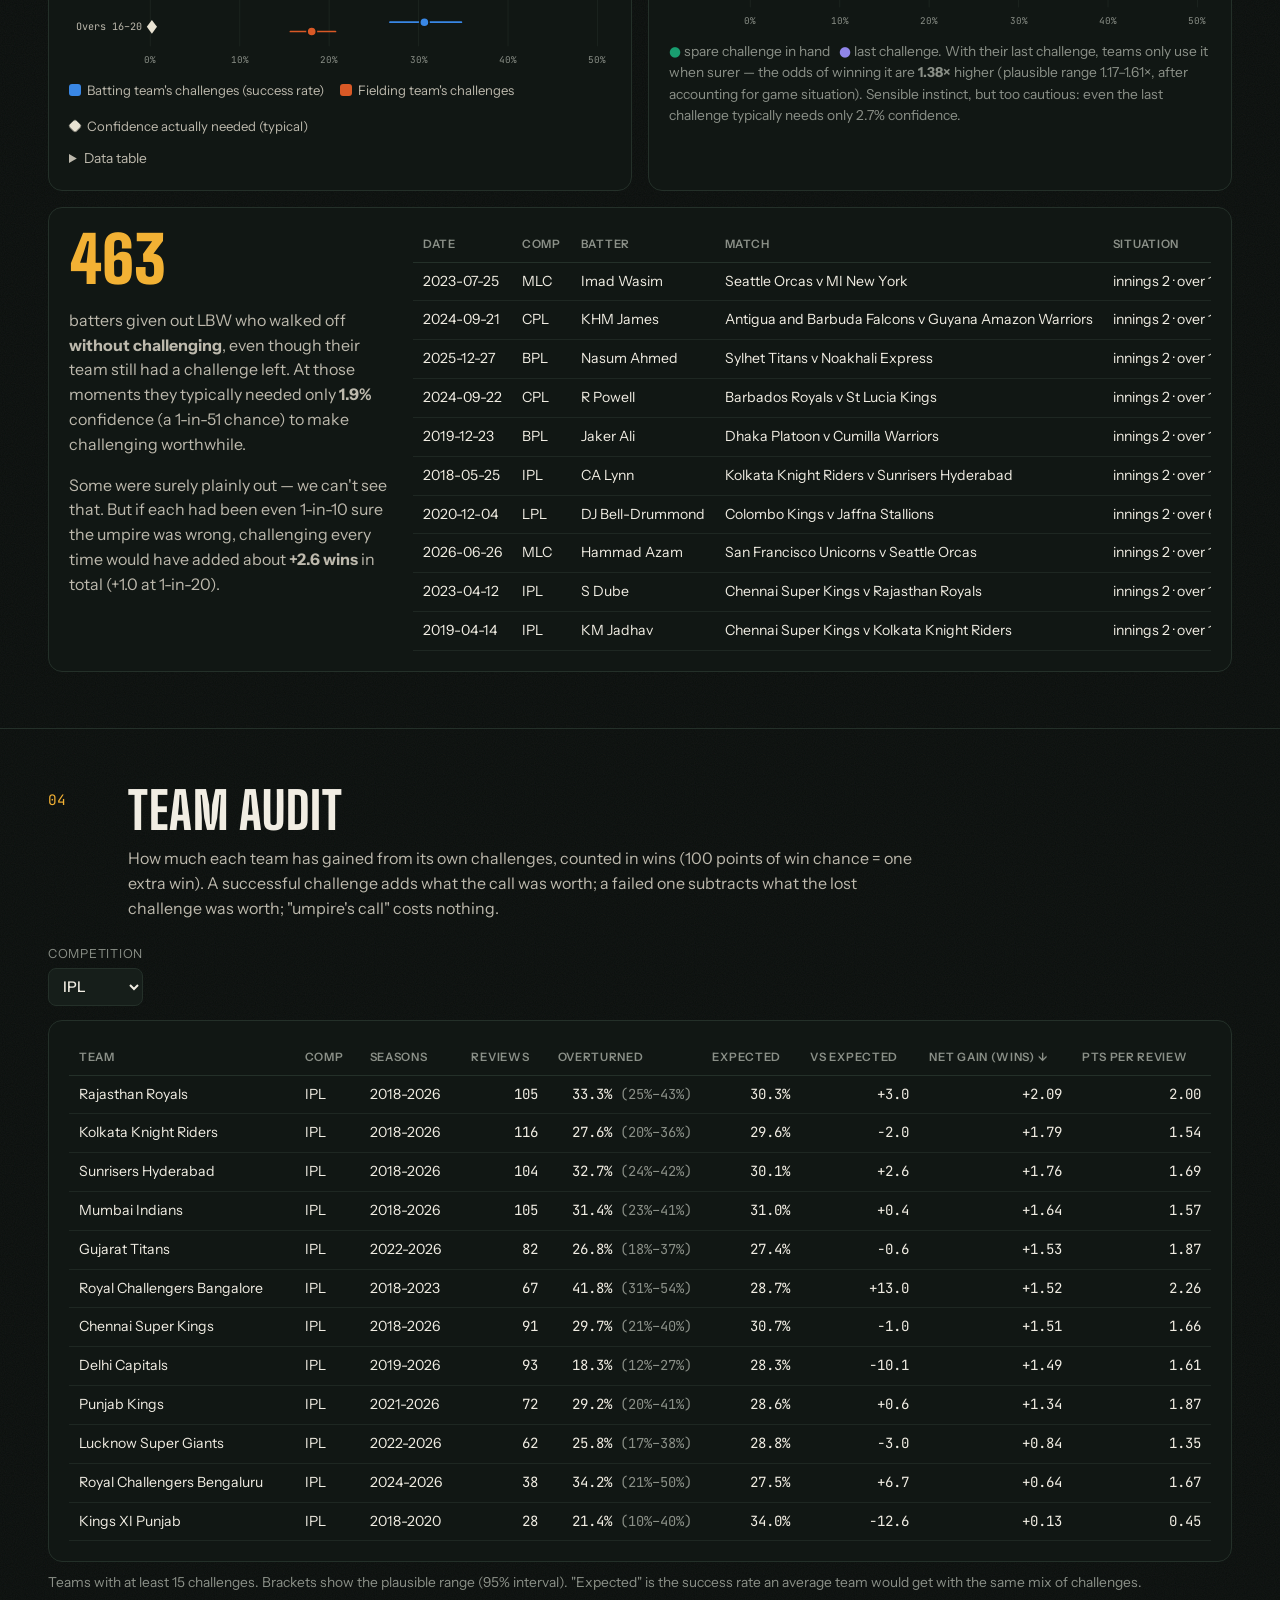
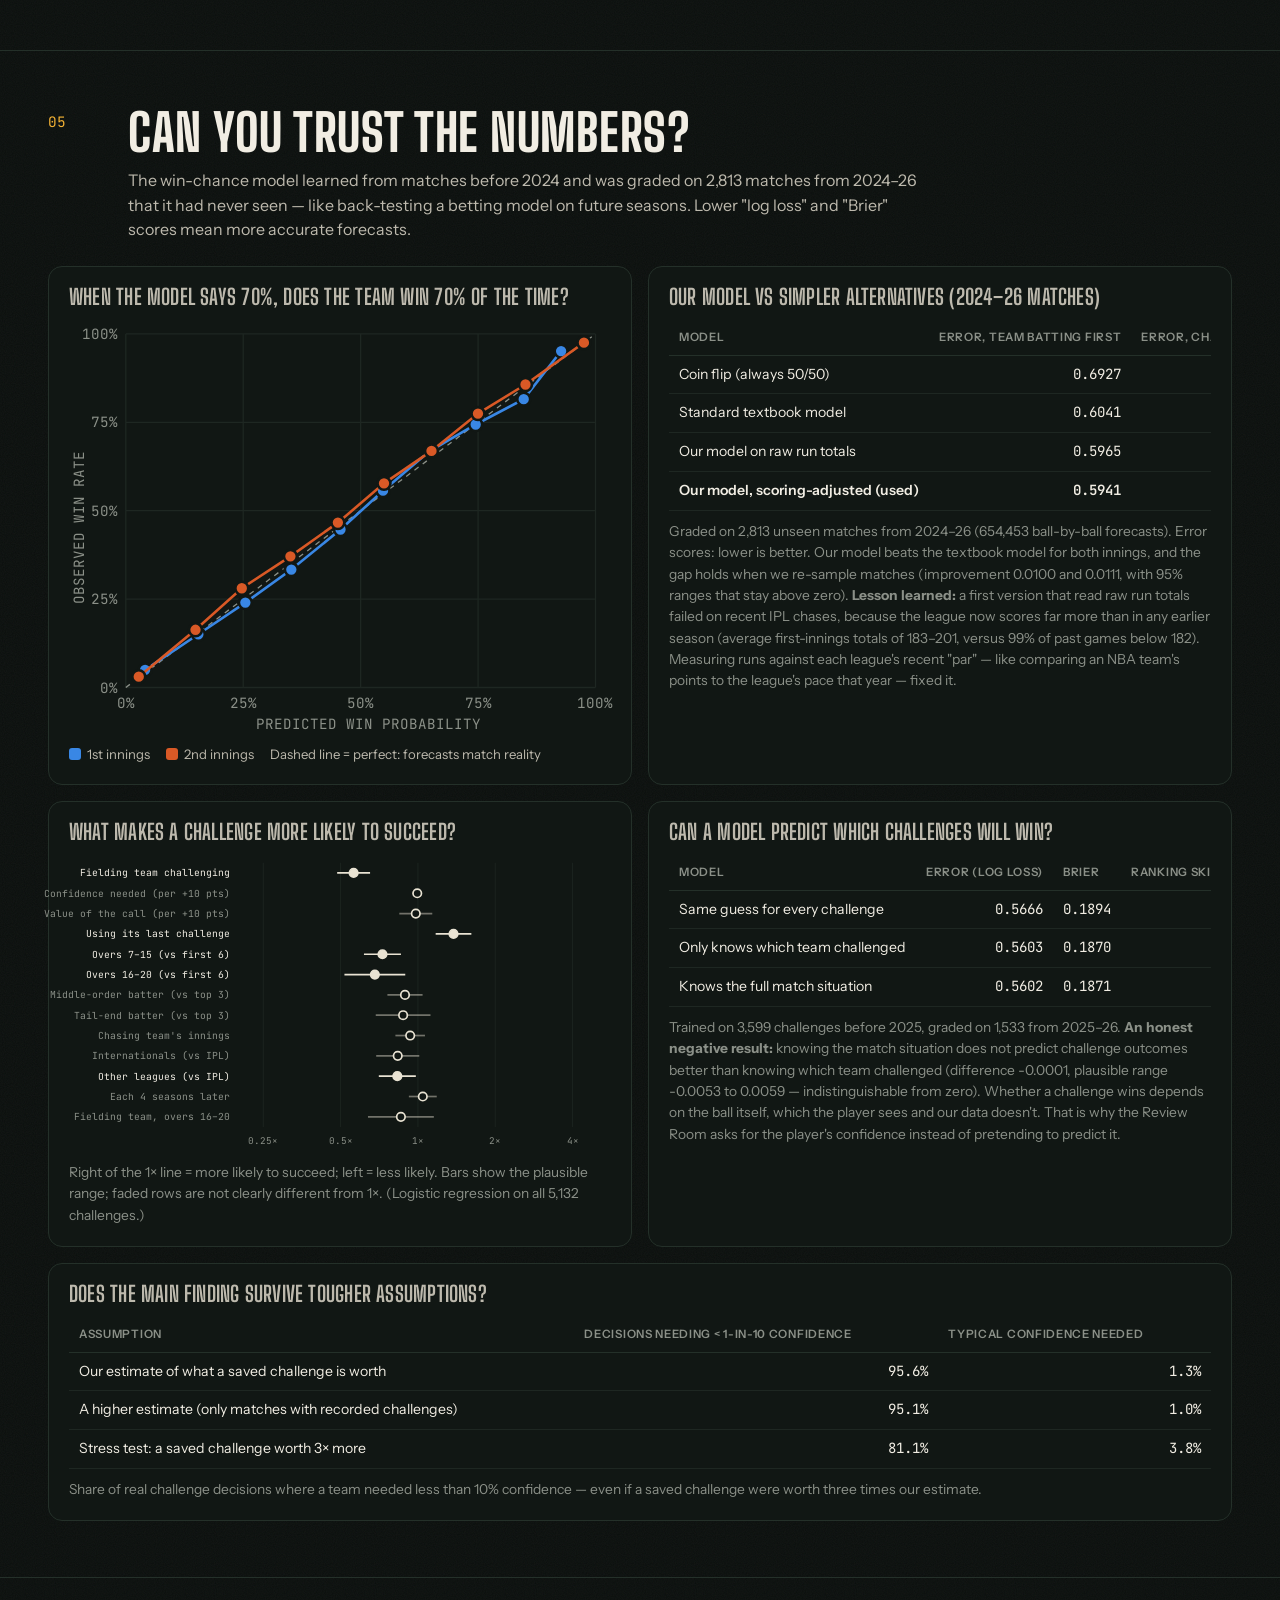
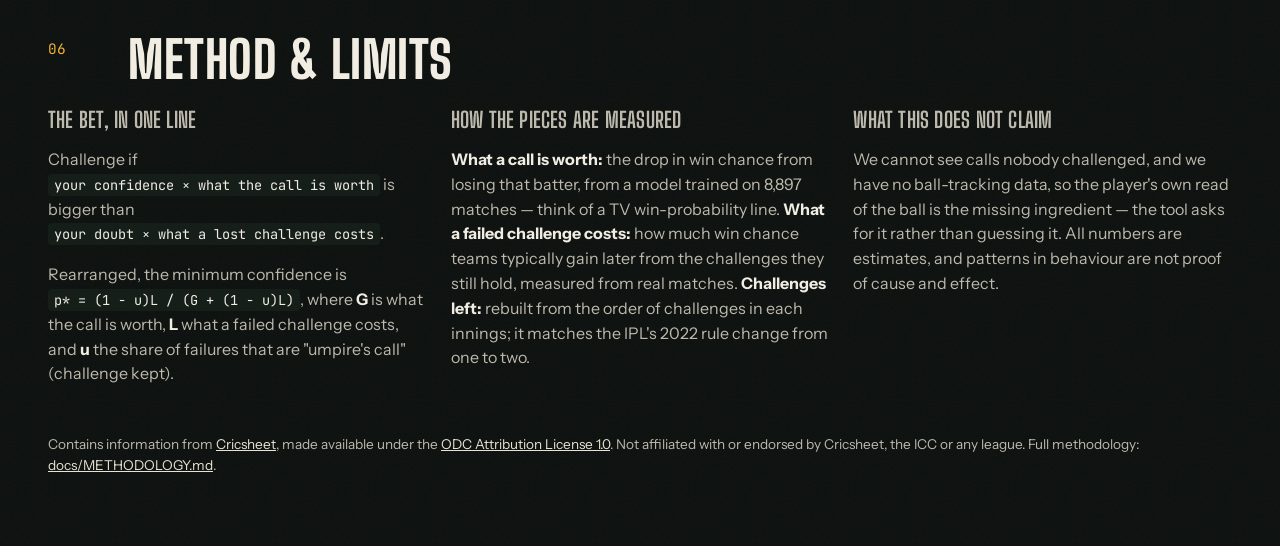
==== commit d21307b1: "Plain-language reframe for non-cricket judges: NFL/MLB challenge analogy, primer, cheat sheet, jargo" ====
--- a/web/index.html
+++ b/web/index.html
@@ -3,8 +3,8 @@
 <head>
 <meta charset="utf-8">
 <meta name="viewport" content="width=device-width, initial-scale=1">
-<title>Review Room — the economics of DRS in T20 cricket</title>
-<meta name="description" content="How sure does a T20 captain need to be before reviewing? A win-probability model of 5,132 DRS reviews from 11 men's T20 competitions.">
+<title>Review Room — when should a cricket team challenge the umpire?</title>
+<meta name="description" content="Cricket's version of the NFL challenge flag, priced with data: how sure a team must be before challenging an umpire, from 5,132 real challenges.">
 <link rel="preconnect" href="https://fonts.googleapis.com">
 <link rel="preconnect" href="https://fonts.gstatic.com" crossorigin>
 <link href="https://fonts.googleapis.com/css2?family=Big+Shoulders+Display:wght@600;700;800;900&family=Instrument+Sans:wght@400;500;600&family=JetBrains+Mono:wght@400;600&display=swap" rel="stylesheet">
@@ -25,10 +25,10 @@
 <main id="top">
   <section class="hero">
     <div class="hero-copy">
-      <p class="kicker">T20 cricket · Decision Review System · win-probability economics</p>
-      <h1>How sure does a captain need to be <em>before reviewing?</em></h1>
-      <p class="lede" id="lede">Every review risks something small to win something big. We priced both sides of that bet, ball by ball, for every recorded review in men's T20 cricket.</p>
-      <div class="cta"><a class="btn primary" href="#room">Enter the Review Room</a><a class="btn" href="#evidence">See the evidence</a></div>
+      <p class="kicker">Cricket's version of the NFL challenge flag · 5,132 real challenges analysed</p>
+      <h1>When should a captain <em>throw the challenge flag?</em></h1>
+      <p class="lede" id="lede">In cricket, a team can challenge an umpire's call with video replay — just like an NFL coach's red flag or an MLB manager's challenge. We worked out how sure a team needs to be before challenging, using every recorded challenge in men's T20 cricket.</p>
+      <div class="cta"><a class="btn primary" href="#room">Enter the Review Room</a><a class="btn" href="#primer">New to cricket? 60-second primer</a></div>
     </div>
     <figure class="hero-viz" aria-label="Illustration: ball tracking towards the stumps, with the break-even confidence">
       <svg viewBox="0 0 420 300" role="img" aria-hidden="true">
@@ -42,25 +42,47 @@
         <g class="stumps"><rect x="196" y="58" width="5" height="40" rx="1.5"/><rect x="207.5" y="58" width="5" height="40" rx="1.5"/><rect x="219" y="58" width="5" height="40" rx="1.5"/><rect x="194" y="54" width="32" height="3" rx="1.5"/></g>
         <circle cx="214" cy="92" r="9" fill="var(--ball)" class="ballmark"/>
         <g class="hud" font-family="JetBrains Mono, monospace" font-size="11">
-          <text x="18" y="70" fill="#858a82">WICKET SWING</text><text x="18" y="92" class="hudv" id="hud-g">—</text>
-          <text x="18" y="132" fill="#858a82">REVIEW AT RISK</text><text x="18" y="154" class="hudv" id="hud-l">—</text>
-          <text x="316" y="70" fill="#858a82">BREAK-EVEN</text><text x="316" y="92" class="hudv big" id="hud-p">—</text>
+          <text x="18" y="70" fill="#858a82">A CALL IS WORTH</text><text x="18" y="92" class="hudv" id="hud-g">—</text>
+          <text x="18" y="132" fill="#858a82">A FAILED CHALLENGE COSTS</text><text x="18" y="154" class="hudv" id="hud-l">—</text>
+          <text x="316" y="70" fill="#858a82">SURE ENOUGH AT</text><text x="316" y="92" class="hudv big" id="hud-p">—</text>
           <text x="316" y="132" fill="#858a82">OVERTURNED</text><text x="316" y="154" class="hudv" id="hud-o">—</text>
         </g>
       </svg>
-      <figcaption>Medians across 5,132 reviews (break-even: live decisions only). 1 pt = one percentage point of win probability.</figcaption>
+      <figcaption>Typical values across 5,132 challenges. "Points" = percentage points of win chance: going from 40% to 46% to win is +6 points.</figcaption>
     </figure>
     <ul class="tiles" id="tiles" aria-label="Headline numbers"></ul>
+  </section>
+
+  <section id="primer" class="sec primer">
+    <header class="sec-head">
+      <p class="num">00</p>
+      <div><h2>New to cricket? Start here</h2><p>You only need four ideas to follow everything on this page.</p></div>
+    </header>
+    <ol class="steps">
+      <li><b>A wicket is an out.</b> Each team bats once, for up to 120 balls (a T20 match), and is done after 10 outs. Losing a batter is a big deal — like an out with the bases loaded.</li>
+      <li><b>The umpire makes a call.</b> On the spot, the umpire rules a batter "out" or "not out". The most disputed calls are <i>LBW</i> (the ball hit the batter's leg when it would have hit the stumps) and thin catches.</li>
+      <li><b>Either team can challenge it — that's DRS.</b> The Decision Review System is cricket's replay challenge: the same idea as the NFL red flag, MLB's manager challenge or a tennis Hawk-Eye challenge. Video and ball-tracking decide.</li>
+      <li><b>Challenges are limited.</b> A team can lose two challenges per innings in most leagues. If the replay is too close to call ("umpire's call"), the original decision stands but the team keeps its challenge.</li>
+    </ol>
+    <p class="takeaway">So every challenge is a small bet: <b>risk a challenge you might need later, to fix a call that might cost you the game.</b> This project measures both sides of that bet in "win chance" — the percentage chance each team wins, updated after every ball, like the win-probability line on a TV broadcast.</p>
+  </section>
+
+  <section id="policy" class="sec">
+    <header class="sec-head">
+      <p class="num">★</p>
+      <div><h2>The cheat sheet</h2><p>A one-screen challenge policy a coach could pin in the dressing room. Each cell is how sure a player needs to be that the umpire got it wrong — in 9 of 10 match situations of that type.</p></div>
+    </header>
+    <div class="card"><div class="table-wrap" id="policy-table"></div><p class="note" id="policy-note"></p></div>
   </section>
 
   <section id="room" class="sec">
     <header class="sec-head">
       <p class="num">01</p>
-      <div><h2>The Review Room</h2><p>Pick a real decision, or build your own. The model prices what an overturn wins and what a failed review costs, then gives the confidence a captain needs before reviewing.</p></div>
+      <div><h2>The Review Room</h2><p>Replay a real challenge, browse all 5,132, or build your own situation. For each one we show what the disputed call is worth, what a failed challenge would cost, and how sure the team needed to be. Then reveal what really happened.</p></div>
     </header>
     <div class="modes" role="tablist" aria-label="Choose a situation">
       <button role="tab" aria-selected="true" data-mode="cases">Case files</button>
-      <button role="tab" aria-selected="false" data-mode="browse">All reviews</button>
+      <button role="tab" aria-selected="false" data-mode="browse">All 5,132 challenges</button>
       <button role="tab" aria-selected="false" data-mode="custom">Build a situation</button>
     </div>
     <div class="mode-body" id="mode-cases"><div class="chips" id="chips"></div></div>
@@ -80,7 +102,7 @@
   <section id="map" class="sec">
     <header class="sec-head">
       <p class="num">02</p>
-      <div><h2>The price of a review</h2><p>Break-even confidence across every game state in DRS-recorded seasons. Light cells are where a review is relatively expensive; dark cells are where it is almost free.</p></div>
+      <div><h2>The price of a challenge</h2><p>How sure you need to be, across every moment of a match. Each square is one over (a set of six balls) and one match situation. Light squares: be fairly sure before challenging. Dark squares: challenging is nearly free.</p></div>
     </header>
     <div class="filters" id="map-filters"></div>
     <div class="card chart-card"><div id="heatmap" class="chart"></div><div id="heat-legend" class="legend"></div>
@@ -91,12 +113,12 @@
   <section id="behaviour" class="sec">
     <header class="sec-head">
       <p class="num">03</p>
-      <div><h2>Do captains respond to the price?</h2><p>If captains review only when they are confident enough, observed success should clear the break-even bar. It clears it by a wide margin everywhere — the bar is far lower than behaviour suggests.</p></div>
+      <div><h2>Do teams challenge enough?</h2><p>If teams only challenged when they were sure enough, their success rate would sit just above the "sure enough" bar. Instead it sits far above it, in every part of the match. That means teams are leaving cheap challenges unused.</p></div>
     </header>
     <div class="grid2">
-      <div class="card chart-card"><h3>Overturn rate vs break-even, by phase</h3><div id="phase-chart" class="chart"></div><div class="legend" id="phase-legend"></div>
+      <div class="card chart-card"><h3>How often challenges win vs how often they need to</h3><div id="phase-chart" class="chart"></div><div class="legend" id="phase-legend"></div>
         <details><summary>Data table</summary><div class="table-wrap" id="phase-table"></div></details></div>
-      <div class="card chart-card"><h3>The last-review effect</h3><div id="last-chart" class="chart"></div><p class="note" id="last-note"></p></div>
+      <div class="card chart-card"><h3>Teams get pickier with their last challenge</h3><div id="last-chart" class="chart"></div><p class="note" id="last-note"></p></div>
     </div>
     <div class="card lbw">
       <div class="lbw-stat" id="lbw-stat"></div>
@@ -107,27 +129,27 @@
   <section id="audit" class="sec">
     <header class="sec-head">
       <p class="num">04</p>
-      <div><h2>Team audit</h2><p>Net win probability each team has gained from its own reviews, in expected wins (100 win-% points = one win): overturns add the wicket swing; outright failures subtract the option value lost; umpire's call costs nothing.</p></div>
+      <div><h2>Team audit</h2><p>How much each team has gained from its own challenges, counted in wins (100 points of win chance = one extra win). A successful challenge adds what the call was worth; a failed one subtracts what the lost challenge was worth; "umpire's call" costs nothing.</p></div>
     </header>
     <div class="filters" id="audit-filters"></div>
     <div class="table-wrap card"><table class="data" id="audit-table"></table></div>
-    <p class="hint">Teams with at least 15 reviews. 95% Wilson intervals on overturn rate. "Expected" is the review-outcome model's average prediction for that team's review mix.</p>
+    <p class="hint">Teams with at least 15 challenges. Brackets show the plausible range (95% interval). "Expected" is the success rate an average team would get with the same mix of challenges.</p>
   </section>
 
   <section id="evidence" class="sec">
     <header class="sec-head">
       <p class="num">05</p>
-      <div><h2>Evidence</h2><p>Everything is validated on matches the models never saw: trained on games before 2024, tested on 2024–2026.</p></div>
+      <div><h2>Can you trust the numbers?</h2><p>The win-chance model learned from matches before 2024 and was graded on 2,813 matches from 2024–26 that it had never seen — like back-testing a betting model on future seasons. Lower "log loss" and "Brier" scores mean more accurate forecasts.</p></div>
     </header>
     <div class="grid2">
-      <div class="card chart-card"><h3>Win-probability calibration (2024–26 holdout)</h3><div id="calib-chart" class="chart"></div><div class="legend" id="calib-legend"></div></div>
-      <div class="card"><h3>Win-probability model vs baselines</h3><div class="table-wrap" id="wp-table"></div><p class="note" id="wp-note"></p></div>
+      <div class="card chart-card"><h3>When the model says 70%, does the team win 70% of the time?</h3><div id="calib-chart" class="chart"></div><div class="legend" id="calib-legend"></div></div>
+      <div class="card"><h3>Our model vs simpler alternatives (2024–26 matches)</h3><div class="table-wrap" id="wp-table"></div><p class="note" id="wp-note"></p></div>
     </div>
     <div class="grid2">
-      <div class="card chart-card"><h3>What predicts an overturn? (odds ratios, 95% CI)</h3><div id="forest" class="chart"></div><p class="note">Logistic regression on all 5,132 reviews, standard errors clustered by match. Odds ratio &gt; 1 means more likely to be overturned.</p></div>
-      <div class="card"><h3>Can match context predict review outcomes?</h3><div class="table-wrap" id="rev-table"></div><p class="note" id="rev-note"></p></div>
+      <div class="card chart-card"><h3>What makes a challenge more likely to succeed?</h3><div id="forest" class="chart"></div><p class="note">Right of the 1× line = more likely to succeed; left = less likely. Bars show the plausible range; faded rows are not clearly different from 1×. (Logistic regression on all 5,132 challenges.)</p></div>
+      <div class="card"><h3>Can a model predict which challenges will win?</h3><div class="table-wrap" id="rev-table"></div><p class="note" id="rev-note"></p></div>
     </div>
-    <div class="card"><h3>Robustness of the headline</h3><div class="table-wrap" id="sens-table"></div><p class="note">Share of live review decisions whose break-even confidence was below 10%, under alternative option-value estimates.</p></div>
+    <div class="card"><h3>Does the main finding survive tougher assumptions?</h3><div class="table-wrap" id="sens-table"></div><p class="note">Share of real challenge decisions where a team needed less than 10% confidence — even if a saved challenge were worth three times our estimate.</p></div>
   </section>
 
   <section id="method" class="sec method">
@@ -136,13 +158,13 @@
       <div><h2>Method &amp; limits</h2></div>
     </header>
     <div class="grid3">
-      <div><h3>The decision</h3>
-        <p>Review when <span class="eq">p · G &gt; (1 − p) · (1 − u) · L</span>, so the break-even belief is <span class="eq">p* = (1 − u)L / (G + (1 − u)L)</span>.</p>
-        <p><b>G</b> = win-probability swing of the wicket in question. <b>L</b> = option value lost if the review fails outright. <b>u</b> = share of failed reviews that end as umpire's call (the review is retained).</p></div>
-      <div><h3>The models</h3>
-        <p><b>Win probability:</b> gradient-boosted trees with monotonic constraints on par-relative features (runs against the competition's recent scoring), one per innings. <b>Option value:</b> mean future win probability gained from overturns by teams still holding <i>k</i> reviews at that over, isotonic-smoothed. <b>Allowances</b> (1 or 2 unsuccessful reviews per innings) are inferred from the review sequences and match the published IPL rule change in 2022.</p></div>
+      <div><h3>The bet, in one line</h3>
+        <p>Challenge if <span class="eq">your confidence × what the call is worth</span> is bigger than <span class="eq">your doubt × what a lost challenge costs</span>.</p>
+        <p>Rearranged, the minimum confidence is <span class="eq">p* = (1 − u)L / (G + (1 − u)L)</span>, where <b>G</b> is what the call is worth, <b>L</b> what a failed challenge costs, and <b>u</b> the share of failures that are "umpire's call" (challenge kept).</p></div>
+      <div><h3>How the pieces are measured</h3>
+        <p><b>What a call is worth:</b> the drop in win chance from losing that batter, from a model trained on 8,897 matches — think of a TV win-probability line. <b>What a failed challenge costs:</b> how much win chance teams typically gain later from the challenges they still hold, measured from real matches. <b>Challenges left:</b> rebuilt from the order of challenges in each innings; it matches the IPL's 2022 rule change from one to two.</p></div>
       <div><h3>What this does not claim</h3>
-        <p>We never see appeals that were not reviewed, or ball-tracking. A captain's belief <i>p</i> is theirs to supply; the tool supplies the threshold. Option values reflect current reviewing behaviour and DRS-recorded seasons only. Win probabilities are model estimates, not certainties; associations are not causal effects.</p></div>
+        <p>We cannot see calls nobody challenged, and we have no ball-tracking data, so the player's own read of the ball is the missing ingredient — the tool asks for it rather than guessing it. All numbers are estimates, and patterns in behaviour are not proof of cause and effect.</p></div>
     </div>
     <p class="attr">Contains information from <a href="https://cricsheet.org/">Cricsheet</a>, made available under the <a href="https://opendatacommons.org/licenses/by/1-0/">ODC Attribution License 1.0</a>. Not affiliated with or endorsed by Cricsheet, the ICC or any league. Full methodology: <a href="https://github.com/ayushgade06/review-room/blob/main/docs/METHODOLOGY.md">docs/METHODOLOGY.md</a>.</p>
   </section>
--- a/web/styles.css
+++ b/web/styles.css
@@ -130,7 +130,7 @@
 .chart { width: 100%; position: relative; }
 .chart svg { width: 100%; height: auto; display: block; overflow: visible; }
 .axis text, .lbl { fill: var(--muted); font: 11px var(--mono); }
-.halo { paint-order: stroke; stroke: var(--panel); stroke-width: 5px; stroke-linejoin: round; }
+.halo { paint-order: stroke; stroke: var(--panel); stroke-width: 8px; stroke-linejoin: round; }
 .axis line, .axis path { stroke: var(--line); }
 .gridl { stroke: var(--grid); }
 .legend { display: flex; gap: 16px; flex-wrap: wrap; font-size: .82rem; color: var(--ink2); margin-top: 10px; align-items: center; }
@@ -176,3 +176,13 @@
   *, *::before, *::after { animation: none !important; transition: none !important; }
   .tiles li { opacity: 1; } .track { stroke-dashoffset: 0; }
 }
+
+/* primer + cheat sheet */
+.steps { list-style: none; counter-reset: s; padding: 0; margin: 0 0 18px; display: grid; grid-template-columns: repeat(4, minmax(0, 1fr)); gap: 12px; }
+.steps li { counter-increment: s; background: var(--panel); border: 1px solid var(--line); border-radius: var(--r); padding: 16px 18px; color: var(--ink2); }
+.steps li::before { content: counter(s); display: block; font: 900 2rem/1 var(--display); color: var(--uc); margin-bottom: 8px; }
+.steps b { color: var(--ink); display: block; margin-bottom: 4px; font-size: 1.02rem; }
+table.policy td, table.policy th { padding: 12px 14px; }
+table.policy td.n b { font-family: var(--display); font-size: 1.5rem; font-weight: 800; color: var(--ink); }
+table.policy td:first-child { color: var(--ink); font-weight: 600; }
+@media (max-width: 980px) { .steps { grid-template-columns: minmax(0, 1fr); } }
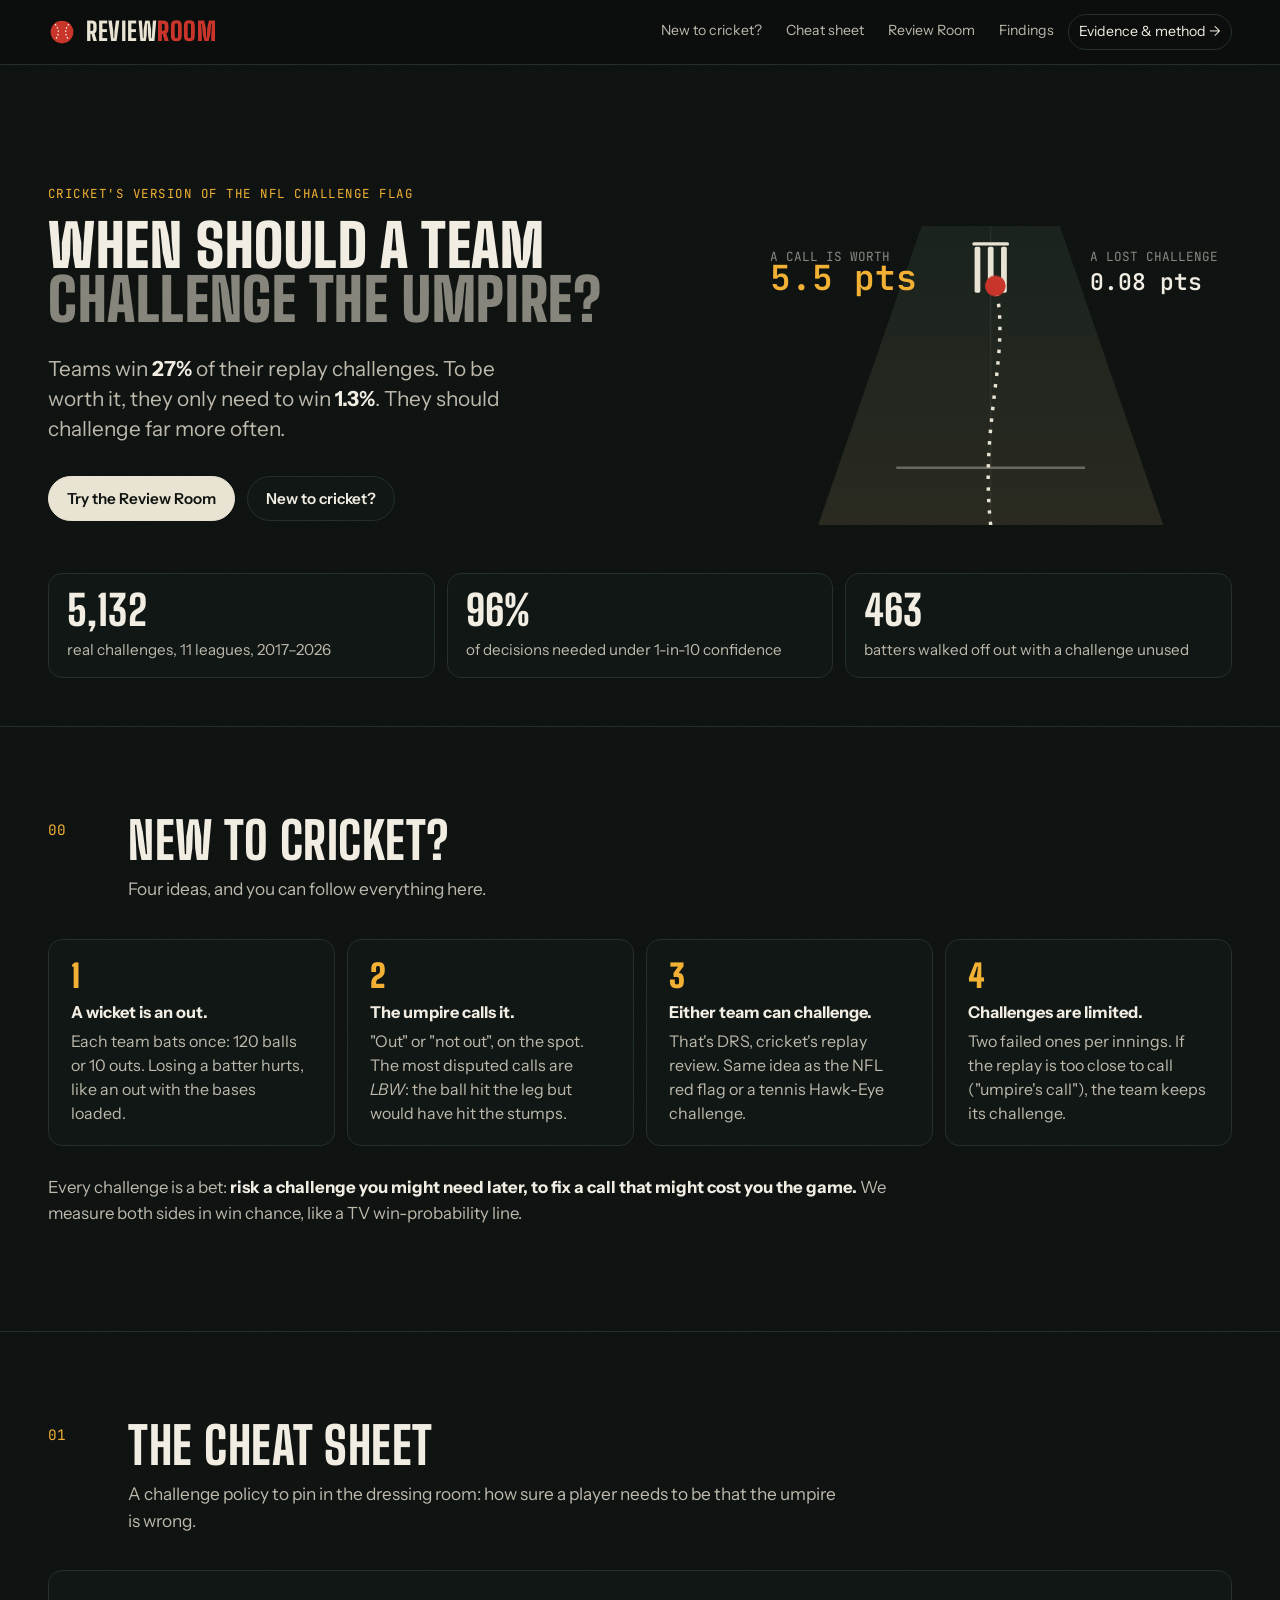
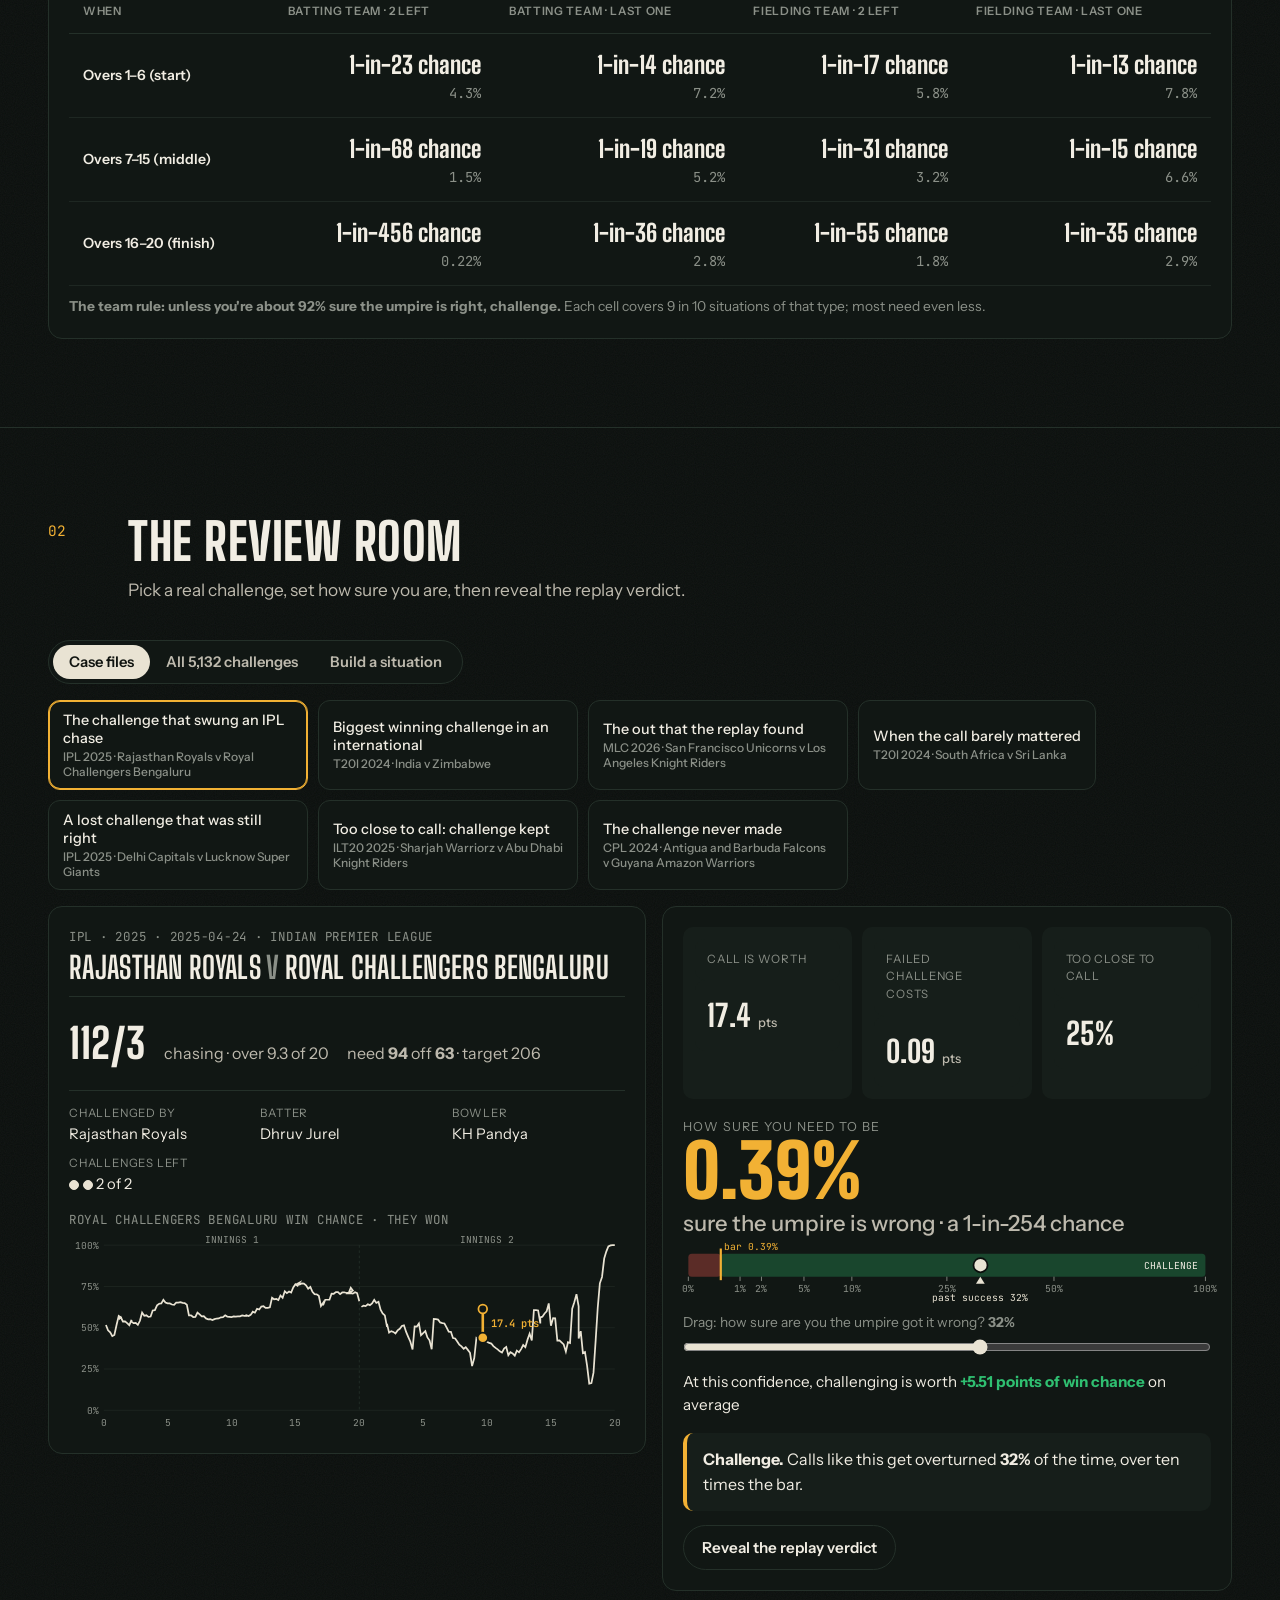
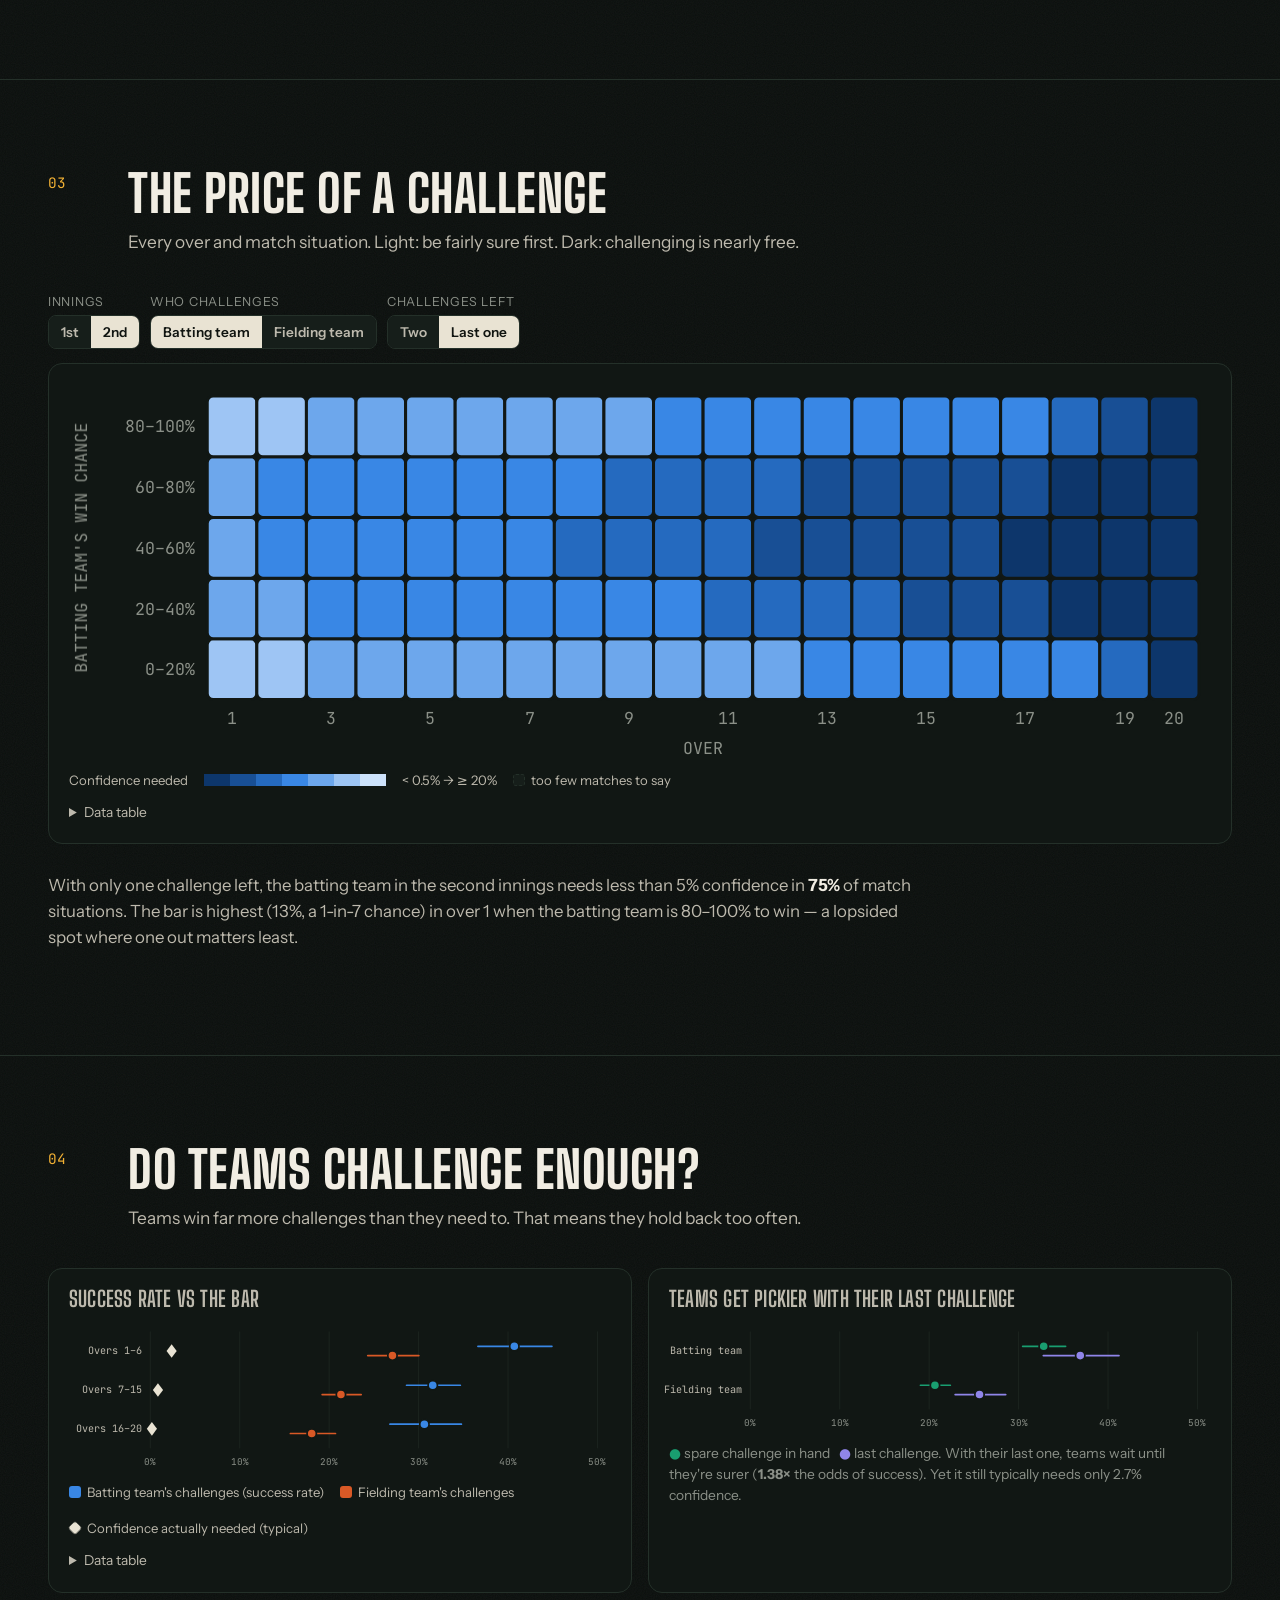
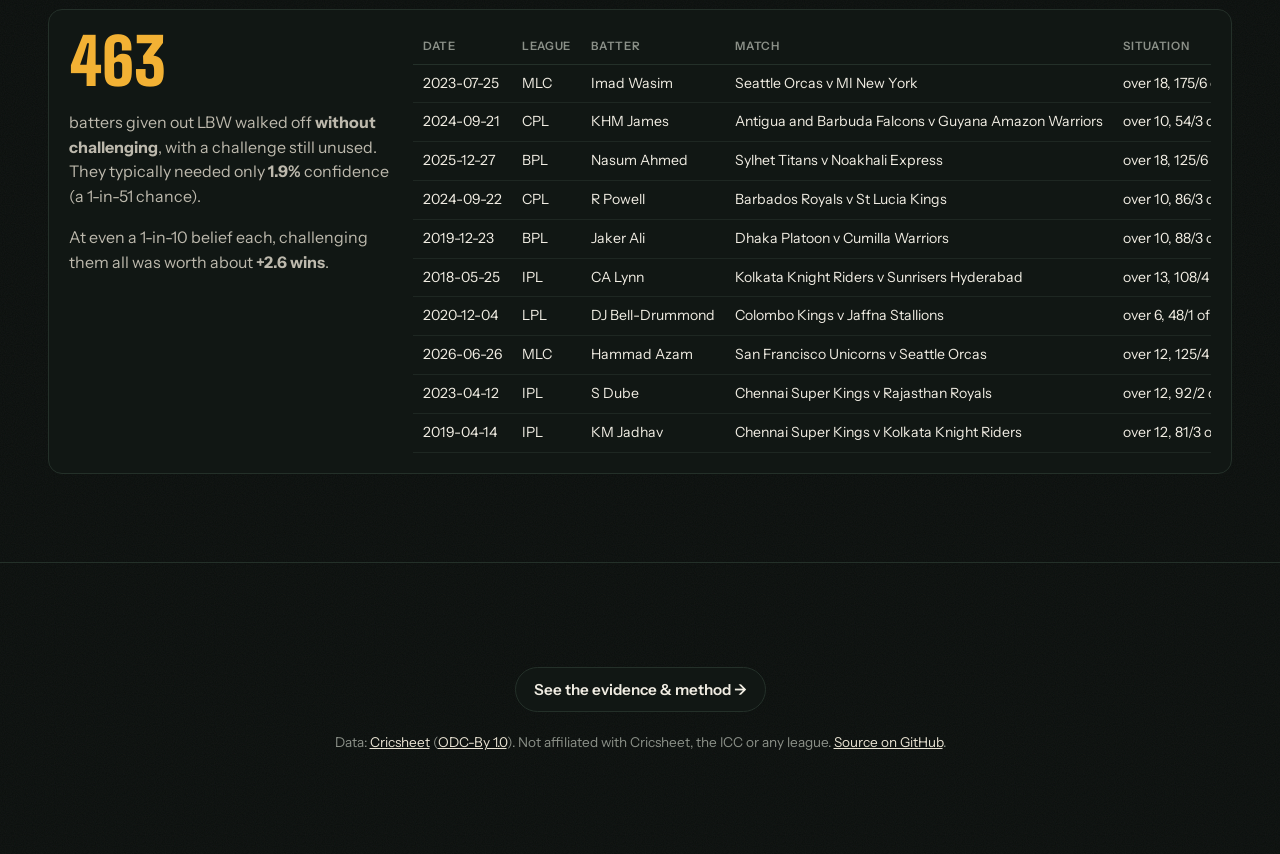
==== commit 4d2ec69c: "Declutter: punchier hero, shorter copy, Evidence & method moved to its own page, simpler Review Room" ====
--- a/web/index.html
+++ b/web/index.html
@@ -18,19 +18,19 @@
     <span>Review<b>Room</b></span>
   </a>
   <nav aria-label="Sections">
-    <a href="#room">Review Room</a><a href="#map">Price map</a><a href="#behaviour">Captains</a><a href="#audit">Team audit</a><a href="#evidence">Evidence</a><a href="#method">Method</a>
+    <a href="#primer">New to cricket?</a><a href="#policy">Cheat sheet</a><a href="#room">Review Room</a><a href="#behaviour">Findings</a><a class="nav-cta" href="evidence.html">Evidence &amp; method →</a>
   </nav>
 </header>
 
 <main id="top">
   <section class="hero">
     <div class="hero-copy">
-      <p class="kicker">Cricket's version of the NFL challenge flag · 5,132 real challenges analysed</p>
-      <h1>When should a captain <em>throw the challenge flag?</em></h1>
-      <p class="lede" id="lede">In cricket, a team can challenge an umpire's call with video replay — just like an NFL coach's red flag or an MLB manager's challenge. We worked out how sure a team needs to be before challenging, using every recorded challenge in men's T20 cricket.</p>
-      <div class="cta"><a class="btn primary" href="#room">Enter the Review Room</a><a class="btn" href="#primer">New to cricket? 60-second primer</a></div>
+      <p class="kicker">Cricket's version of the NFL challenge flag</p>
+      <h1>When should a team <em>challenge the umpire?</em></h1>
+      <p class="lede" id="lede"></p>
+      <div class="cta"><a class="btn primary" href="#room">Try the Review Room</a><a class="btn" href="#primer">New to cricket?</a></div>
     </div>
-    <figure class="hero-viz" aria-label="Illustration: ball tracking towards the stumps, with the break-even confidence">
+    <figure class="hero-viz" aria-label="Illustration: a ball tracking towards the stumps, with what a call is worth and what a failed challenge costs">
       <svg viewBox="0 0 420 300" role="img" aria-hidden="true">
         <defs>
           <linearGradient id="pitch" x1="0" x2="0" y1="0" y2="1"><stop offset="0" stop-color="#1a231e"/><stop offset="1" stop-color="#2a2a20"/></linearGradient>
@@ -42,13 +42,10 @@
         <g class="stumps"><rect x="196" y="58" width="5" height="40" rx="1.5"/><rect x="207.5" y="58" width="5" height="40" rx="1.5"/><rect x="219" y="58" width="5" height="40" rx="1.5"/><rect x="194" y="54" width="32" height="3" rx="1.5"/></g>
         <circle cx="214" cy="92" r="9" fill="var(--ball)" class="ballmark"/>
         <g class="hud" font-family="JetBrains Mono, monospace" font-size="11">
-          <text x="18" y="70" fill="#858a82">A CALL IS WORTH</text><text x="18" y="92" class="hudv" id="hud-g">—</text>
-          <text x="18" y="132" fill="#858a82">A FAILED CHALLENGE COSTS</text><text x="18" y="154" class="hudv" id="hud-l">—</text>
-          <text x="316" y="70" fill="#858a82">SURE ENOUGH AT</text><text x="316" y="92" class="hudv big" id="hud-p">—</text>
-          <text x="316" y="132" fill="#858a82">OVERTURNED</text><text x="316" y="154" class="hudv" id="hud-o">—</text>
+          <text x="18" y="70" fill="#858a82">A CALL IS WORTH</text><text x="18" y="96" class="hudv big" id="hud-g">—</text>
+          <text x="296" y="70" fill="#858a82">A LOST CHALLENGE</text><text x="296" y="96" class="hudv" id="hud-l">—</text>
         </g>
       </svg>
-      <figcaption>Typical values across 5,132 challenges. "Points" = percentage points of win chance: going from 40% to 46% to win is +6 points.</figcaption>
     </figure>
     <ul class="tiles" id="tiles" aria-label="Headline numbers"></ul>
   </section>
@@ -56,29 +53,29 @@
   <section id="primer" class="sec primer">
     <header class="sec-head">
       <p class="num">00</p>
-      <div><h2>New to cricket? Start here</h2><p>You only need four ideas to follow everything on this page.</p></div>
+      <div><h2>New to cricket?</h2><p>Four ideas, and you can follow everything here.</p></div>
     </header>
     <ol class="steps">
-      <li><b>A wicket is an out.</b> Each team bats once, for up to 120 balls (a T20 match), and is done after 10 outs. Losing a batter is a big deal — like an out with the bases loaded.</li>
-      <li><b>The umpire makes a call.</b> On the spot, the umpire rules a batter "out" or "not out". The most disputed calls are <i>LBW</i> (the ball hit the batter's leg when it would have hit the stumps) and thin catches.</li>
-      <li><b>Either team can challenge it — that's DRS.</b> The Decision Review System is cricket's replay challenge: the same idea as the NFL red flag, MLB's manager challenge or a tennis Hawk-Eye challenge. Video and ball-tracking decide.</li>
-      <li><b>Challenges are limited.</b> A team can lose two challenges per innings in most leagues. If the replay is too close to call ("umpire's call"), the original decision stands but the team keeps its challenge.</li>
+      <li><b>A wicket is an out.</b> Each team bats once: 120 balls or 10 outs. Losing a batter hurts, like an out with the bases loaded.</li>
+      <li><b>The umpire calls it.</b> "Out" or "not out", on the spot. The most disputed calls are <i>LBW</i>: the ball hit the leg but would have hit the stumps.</li>
+      <li><b>Either team can challenge.</b> That's DRS, cricket's replay review. Same idea as the NFL red flag or a tennis Hawk-Eye challenge.</li>
+      <li><b>Challenges are limited.</b> Two failed ones per innings. If the replay is too close to call ("umpire's call"), the team keeps its challenge.</li>
     </ol>
-    <p class="takeaway">So every challenge is a small bet: <b>risk a challenge you might need later, to fix a call that might cost you the game.</b> This project measures both sides of that bet in "win chance" — the percentage chance each team wins, updated after every ball, like the win-probability line on a TV broadcast.</p>
+    <p class="takeaway">Every challenge is a bet: <b>risk a challenge you might need later, to fix a call that might cost you the game.</b> We measure both sides in win chance, like a TV win-probability line.</p>
   </section>
 
   <section id="policy" class="sec">
     <header class="sec-head">
-      <p class="num">★</p>
-      <div><h2>The cheat sheet</h2><p>A one-screen challenge policy a coach could pin in the dressing room. Each cell is how sure a player needs to be that the umpire got it wrong — in 9 of 10 match situations of that type.</p></div>
+      <p class="num">01</p>
+      <div><h2>The cheat sheet</h2><p>A challenge policy to pin in the dressing room: how sure a player needs to be that the umpire is wrong.</p></div>
     </header>
     <div class="card"><div class="table-wrap" id="policy-table"></div><p class="note" id="policy-note"></p></div>
   </section>
 
-  <section id="room" class="sec">
+<section id="room" class="sec">
     <header class="sec-head">
-      <p class="num">01</p>
-      <div><h2>The Review Room</h2><p>Replay a real challenge, browse all 5,132, or build your own situation. For each one we show what the disputed call is worth, what a failed challenge would cost, and how sure the team needed to be. Then reveal what really happened.</p></div>
+      <p class="num">02</p>
+      <div><h2>The Review Room</h2><p>Pick a real challenge, set how sure you are, then reveal the replay verdict.</p></div>
     </header>
     <div class="modes" role="tablist" aria-label="Choose a situation">
       <button role="tab" aria-selected="true" data-mode="cases">Case files</button>
@@ -99,10 +96,10 @@
     </div>
   </section>
 
-  <section id="map" class="sec">
+<section id="map" class="sec">
     <header class="sec-head">
-      <p class="num">02</p>
-      <div><h2>The price of a challenge</h2><p>How sure you need to be, across every moment of a match. Each square is one over (a set of six balls) and one match situation. Light squares: be fairly sure before challenging. Dark squares: challenging is nearly free.</p></div>
+      <p class="num">03</p>
+      <div><h2>The price of a challenge</h2><p>Every over and match situation. Light: be fairly sure first. Dark: challenging is nearly free.</p></div>
     </header>
     <div class="filters" id="map-filters"></div>
     <div class="card chart-card"><div id="heatmap" class="chart"></div><div id="heat-legend" class="legend"></div>
@@ -110,13 +107,13 @@
     <p class="takeaway" id="map-takeaway"></p>
   </section>
 
-  <section id="behaviour" class="sec">
+<section id="behaviour" class="sec">
     <header class="sec-head">
-      <p class="num">03</p>
-      <div><h2>Do teams challenge enough?</h2><p>If teams only challenged when they were sure enough, their success rate would sit just above the "sure enough" bar. Instead it sits far above it, in every part of the match. That means teams are leaving cheap challenges unused.</p></div>
+      <p class="num">04</p>
+      <div><h2>Do teams challenge enough?</h2><p>Teams win far more challenges than they need to. That means they hold back too often.</p></div>
     </header>
     <div class="grid2">
-      <div class="card chart-card"><h3>How often challenges win vs how often they need to</h3><div id="phase-chart" class="chart"></div><div class="legend" id="phase-legend"></div>
+      <div class="card chart-card"><h3>Success rate vs the bar</h3><div id="phase-chart" class="chart"></div><div class="legend" id="phase-legend"></div>
         <details><summary>Data table</summary><div class="table-wrap" id="phase-table"></div></details></div>
       <div class="card chart-card"><h3>Teams get pickier with their last challenge</h3><div id="last-chart" class="chart"></div><p class="note" id="last-note"></p></div>
     </div>
@@ -126,48 +123,10 @@
     </div>
   </section>
 
-  <section id="audit" class="sec">
-    <header class="sec-head">
-      <p class="num">04</p>
-      <div><h2>Team audit</h2><p>How much each team has gained from its own challenges, counted in wins (100 points of win chance = one extra win). A successful challenge adds what the call was worth; a failed one subtracts what the lost challenge was worth; "umpire's call" costs nothing.</p></div>
-    </header>
-    <div class="filters" id="audit-filters"></div>
-    <div class="table-wrap card"><table class="data" id="audit-table"></table></div>
-    <p class="hint">Teams with at least 15 challenges. Brackets show the plausible range (95% interval). "Expected" is the success rate an average team would get with the same mix of challenges.</p>
-  </section>
-
-  <section id="evidence" class="sec">
-    <header class="sec-head">
-      <p class="num">05</p>
-      <div><h2>Can you trust the numbers?</h2><p>The win-chance model learned from matches before 2024 and was graded on 2,813 matches from 2024–26 that it had never seen — like back-testing a betting model on future seasons. Lower "log loss" and "Brier" scores mean more accurate forecasts.</p></div>
-    </header>
-    <div class="grid2">
-      <div class="card chart-card"><h3>When the model says 70%, does the team win 70% of the time?</h3><div id="calib-chart" class="chart"></div><div class="legend" id="calib-legend"></div></div>
-      <div class="card"><h3>Our model vs simpler alternatives (2024–26 matches)</h3><div class="table-wrap" id="wp-table"></div><p class="note" id="wp-note"></p></div>
-    </div>
-    <div class="grid2">
-      <div class="card chart-card"><h3>What makes a challenge more likely to succeed?</h3><div id="forest" class="chart"></div><p class="note">Right of the 1× line = more likely to succeed; left = less likely. Bars show the plausible range; faded rows are not clearly different from 1×. (Logistic regression on all 5,132 challenges.)</p></div>
-      <div class="card"><h3>Can a model predict which challenges will win?</h3><div class="table-wrap" id="rev-table"></div><p class="note" id="rev-note"></p></div>
-    </div>
-    <div class="card"><h3>Does the main finding survive tougher assumptions?</h3><div class="table-wrap" id="sens-table"></div><p class="note">Share of real challenge decisions where a team needed less than 10% confidence — even if a saved challenge were worth three times our estimate.</p></div>
-  </section>
-
-  <section id="method" class="sec method">
-    <header class="sec-head">
-      <p class="num">06</p>
-      <div><h2>Method &amp; limits</h2></div>
-    </header>
-    <div class="grid3">
-      <div><h3>The bet, in one line</h3>
-        <p>Challenge if <span class="eq">your confidence × what the call is worth</span> is bigger than <span class="eq">your doubt × what a lost challenge costs</span>.</p>
-        <p>Rearranged, the minimum confidence is <span class="eq">p* = (1 − u)L / (G + (1 − u)L)</span>, where <b>G</b> is what the call is worth, <b>L</b> what a failed challenge costs, and <b>u</b> the share of failures that are "umpire's call" (challenge kept).</p></div>
-      <div><h3>How the pieces are measured</h3>
-        <p><b>What a call is worth:</b> the drop in win chance from losing that batter, from a model trained on 8,897 matches — think of a TV win-probability line. <b>What a failed challenge costs:</b> how much win chance teams typically gain later from the challenges they still hold, measured from real matches. <b>Challenges left:</b> rebuilt from the order of challenges in each innings; it matches the IPL's 2022 rule change from one to two.</p></div>
-      <div><h3>What this does not claim</h3>
-        <p>We cannot see calls nobody challenged, and we have no ball-tracking data, so the player's own read of the ball is the missing ingredient — the tool asks for it rather than guessing it. All numbers are estimates, and patterns in behaviour are not proof of cause and effect.</p></div>
-    </div>
-    <p class="attr">Contains information from <a href="https://cricsheet.org/">Cricsheet</a>, made available under the <a href="https://opendatacommons.org/licenses/by/1-0/">ODC Attribution License 1.0</a>. Not affiliated with or endorsed by Cricsheet, the ICC or any league. Full methodology: <a href="https://github.com/ayushgade06/review-room/blob/main/docs/METHODOLOGY.md">docs/METHODOLOGY.md</a>.</p>
-  </section>
+  <footer class="sec foot">
+    <p><a class="btn" href="evidence.html">See the evidence &amp; method →</a></p>
+    <p class="attr">Data: <a href="https://cricsheet.org/">Cricsheet</a> (<a href="https://opendatacommons.org/licenses/by/1-0/">ODC-By 1.0</a>). Not affiliated with Cricsheet, the ICC or any league. <a href="https://github.com/ayushgade06/review-room">Source on GitHub</a>.</p>
+  </footer>
 </main>
 <div class="tip" id="tip" role="tooltip" hidden></div>
 <noscript><p class="noscript">Review Room needs JavaScript to run its model in your browser.</p></noscript>
--- a/web/styles.css
+++ b/web/styles.css
@@ -186,3 +186,29 @@
 table.policy td.n b { font-family: var(--display); font-size: 1.5rem; font-weight: 800; color: var(--ink); }
 table.policy td:first-child { color: var(--ink); font-weight: 600; }
 @media (max-width: 980px) { .steps { grid-template-columns: minmax(0, 1fr); } }
+
+/* declutter pass: calmer hero, more air, two-page split */
+.hero { padding-top: clamp(48px, 9vw, 120px); padding-bottom: 48px; }
+.hero h1 { font-size: clamp(2.6rem, 4.6vw, 4.4rem); }
+.lede { font-size: 1.3rem; max-width: 34ch; margin: 26px 0 32px; line-height: 1.45; }
+.tiles { grid-template-columns: repeat(3, 1fr); margin-top: 24px; }
+.tiles .k { font-size: .95rem; }
+.sec { padding-top: 88px; padding-bottom: 88px; }
+.sec-head { margin-bottom: 36px; }
+.sec-head p { font-size: 1.08rem; max-width: 60ch; }
+.steps li { padding: 20px 22px; line-height: 1.5; }
+.takeaway { margin-top: 28px; }
+.threshold .p small { display: block; margin-top: 8px; font-size: .3em; }
+.eqrow div[title] { cursor: help; }
+.verdict { padding: 14px 16px; }
+nav .nav-cta { color: var(--ink); border: 1px solid var(--line); }
+.foot { text-align: center; }
+.foot .attr { margin-top: 20px; }
+.page-intro { border-top: 0; padding-bottom: 24px; }
+.page-intro h1 { font-size: clamp(2.4rem, 5vw, 4rem); font-weight: 900; text-transform: uppercase; line-height: .95; }
+.page-intro .lede { max-width: 60ch; }
+@media (max-width: 980px) {
+  .tiles { grid-template-columns: minmax(0, 1fr); }
+  .sec { padding-top: 56px; padding-bottom: 56px; }
+  nav { display: flex; } nav a:not(.nav-cta) { display: none; }
+}
